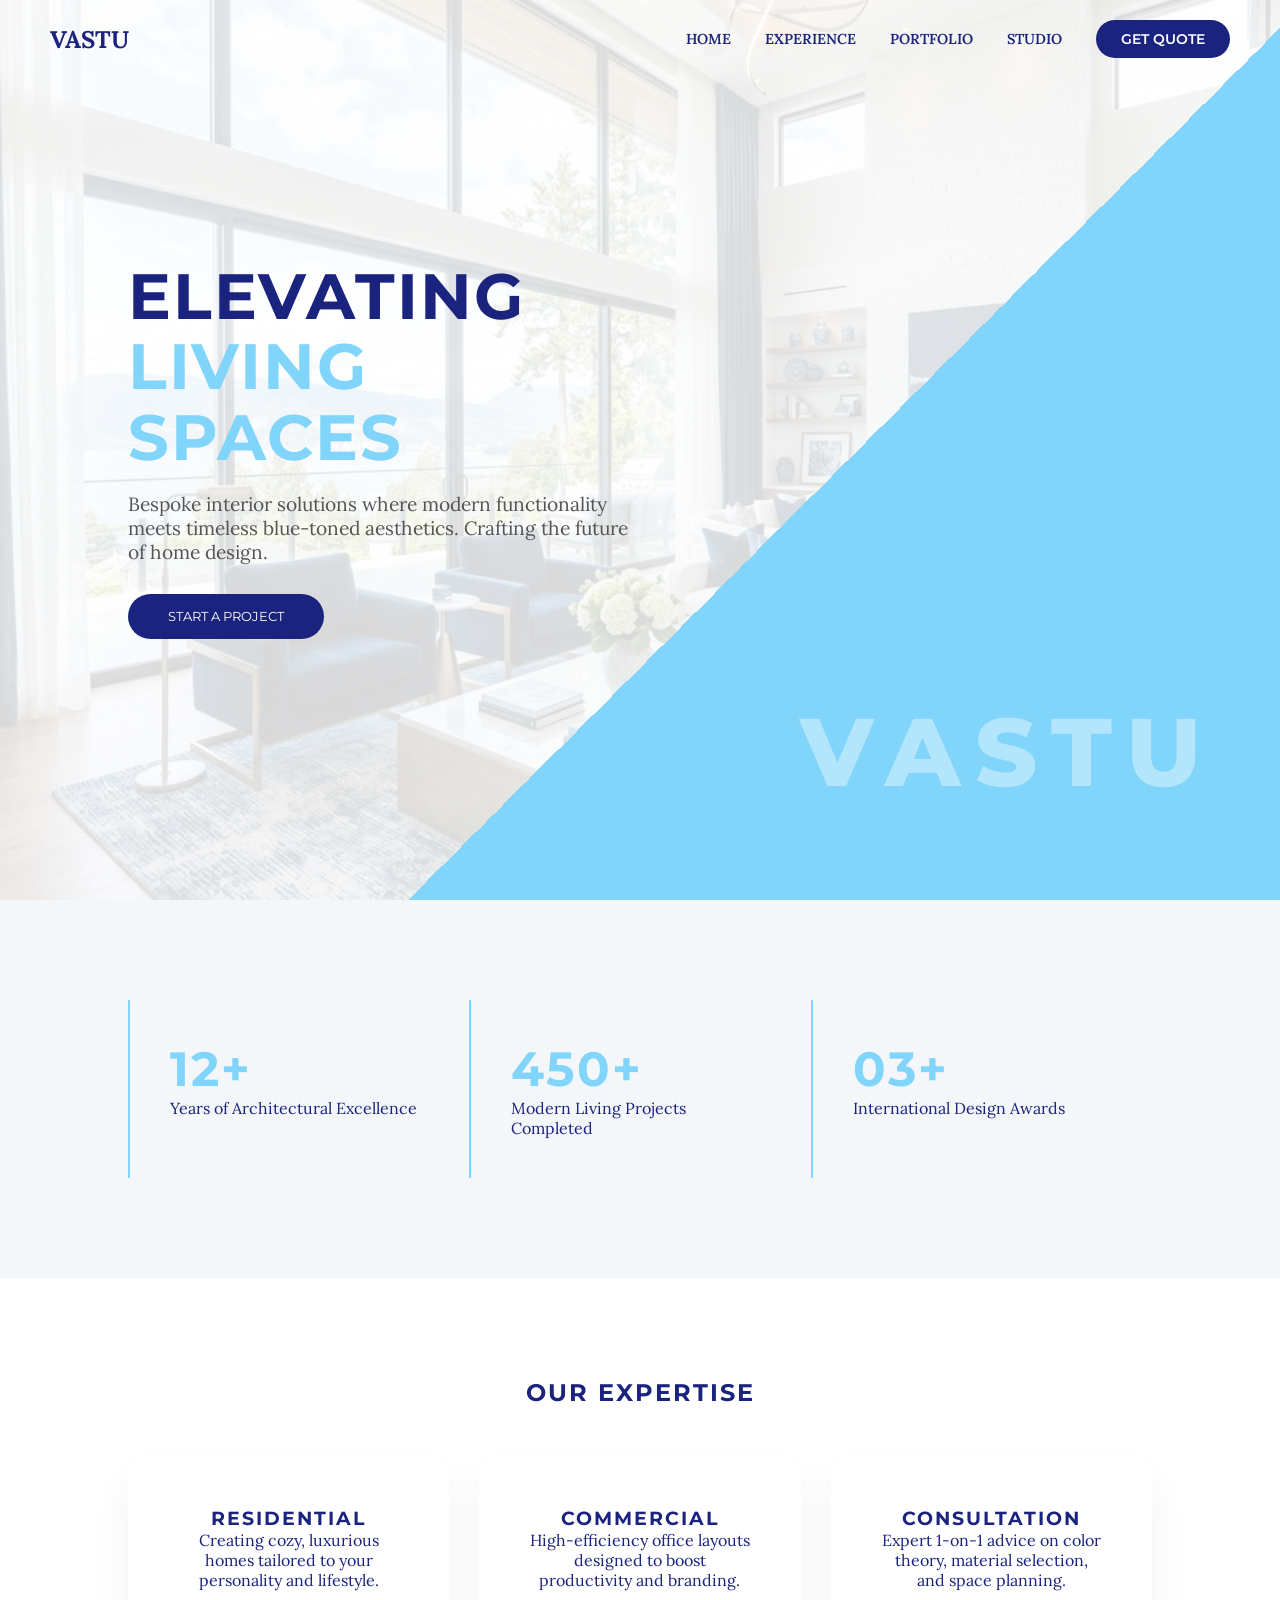
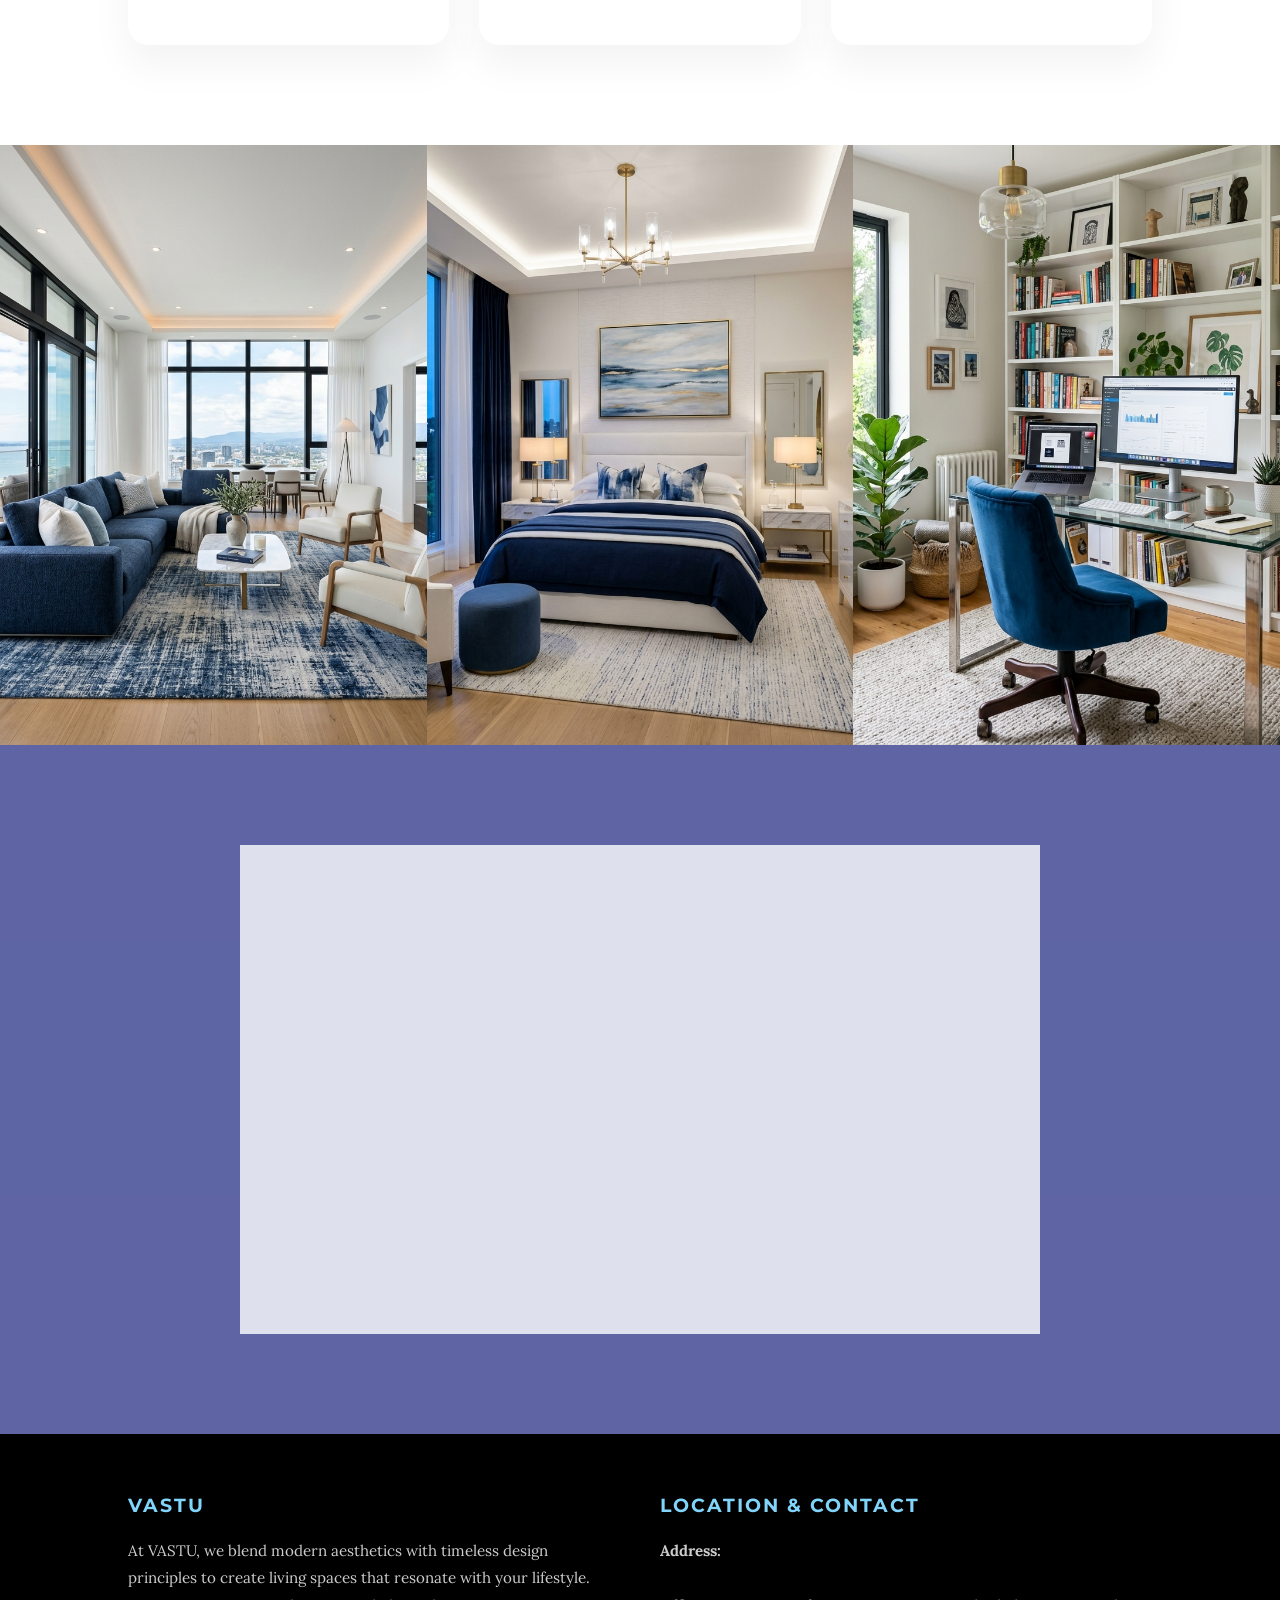
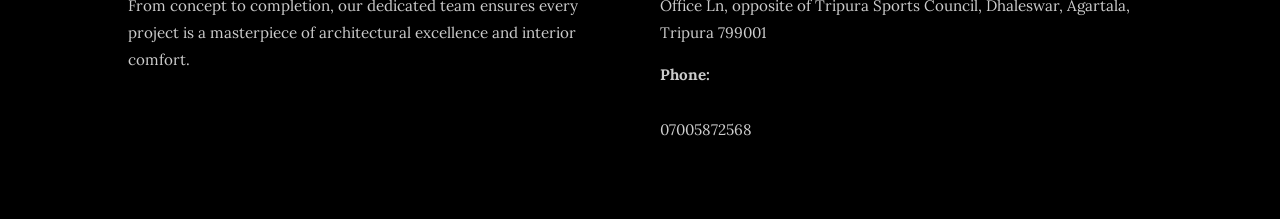
==== index.html @ 20346351 "Initial commit for VASTU website" ====
<!DOCTYPE html>
<html lang="en">
<head>
    <meta charset="UTF-8">
    <meta name="viewport" content="width=device-width, initial-scale=1.0">
    <title>VASTU | Premium Interior & Architecture</title>
    <!-- Fonts -->
    <link href="https://fonts.googleapis.com/css2?family=Montserrat:wght@700;800&family=Lora:ital,wght@0,400;1,400&display=swap" rel="stylesheet">
    <style>
        :root {
            --deep-blue: #1A237E;
            --sky-blue: #81D4FA;
            --white: #FFFFFF;
            --light-gray: #F4F7F9;
            --glass: rgba(255, 255, 255, 0.8);
        }

        * { margin: 0; padding: 0; box-sizing: border-box; }
        html { scroll-behavior: smooth; }
        body { font-family: 'Lora', serif; background-color: var(--white); color: var(--deep-blue); overflow-x: hidden; }
        h1, h2, h3 { font-family: 'Montserrat', sans-serif; text-transform: uppercase; letter-spacing: 2px; }

        /* --- Navigation --- */
        nav {
            position: fixed; width: 100%; padding: 20px 50px;
            display: flex; justify-content: space-between; align-items: center;
            z-index: 1000; transition: 0.3s;
        }
        nav.scrolled { background: var(--white); box-shadow: 0 10px 30px rgba(0,0,0,0.05); padding: 15px 50px; }
        .logo { font-size: 1.5rem; font-weight: 800; color: var(--deep-blue); }
        .nav-links a { text-decoration: none; color: var(--deep-blue); margin-left: 30px; font-weight: 600; font-size: 0.9rem; }
        .nav-links a.btn { color: var(--white); }
        .nav-links a.btn:hover { color: var(--deep-blue); }

        /* --- Hero Section (Unique Split Design) --- */
        .hero {
            height: 100vh; display: flex; align-items: center;
            background: linear-gradient(135deg, rgba(255, 255, 255, 0.85) 60%, var(--sky-blue) 60%), url('images/hero_bg.png') center/cover;
            position: relative; overflow: hidden;
        }
        .hero-content { padding: 0 10%; width: 60%; position: relative; z-index: 2; }
        .hero-right-text {
            position: absolute; right: 5%; bottom: 10%;
            font-size: 6rem; font-family: 'Montserrat', sans-serif; font-weight: 800;
            color: rgba(255, 255, 255, 0.4);
            letter-spacing: 15px; pointer-events: none; z-index: 1;
        }
        .hero h1 { font-size: 4rem; line-height: 1.1; margin-bottom: 20px; color: var(--deep-blue); }
        .hero p { font-size: 1.2rem; margin-bottom: 30px; color: #555; max-width: 500px; }
        .btn {
            padding: 15px 40px; background: var(--deep-blue); color: var(--white);
            text-decoration: none; border-radius: 50px; display: inline-block;
            transition: 0.3s; font-family: 'Montserrat'; font-size: 0.8rem;
        }
        .btn:hover { transform: translateY(-5px); background: var(--sky-blue); color: var(--deep-blue); }

        /* --- Stats Section (Asymmetric) --- */
        .stats { display: flex; padding: 100px 10%; background: var(--light-gray); position: relative; }
        .stat-card { flex: 1; padding: 40px; border-left: 2px solid var(--sky-blue); }
        .stat-card h2 { font-size: 3rem; color: var(--sky-blue); }

        /* --- Services (Floating Cards) --- */
        .services { padding: 100px 10%; text-align: center; }
        .service-grid { display: grid; grid-template-columns: repeat(auto-fit, minmax(300px, 1fr)); gap: 30px; margin-top: 50px; }
        .service-card {
            background: var(--white); padding: 50px; border-radius: 20px;
            box-shadow: 0 20px 40px rgba(0,0,0,0.05); transition: 0.4s;
            border-bottom: 5px solid transparent;
        }
        .service-card:hover { border-bottom: 5px solid var(--sky-blue); transform: scale(1.02); }
        .service-card i { font-size: 2rem; color: var(--sky-blue); margin-bottom: 20px; display: block; }

        /* --- Gallery Section --- */
        .gallery { display: grid; grid-template-columns: repeat(3, 1fr); height: 600px; background: #eee; overflow: hidden; }
        .gallery-item { background-size: cover; background-position: center; transition: all 0.5s ease; cursor: pointer; position: relative; z-index: 1; }
        .gallery:hover .gallery-item { filter: grayscale(100%) opacity(0.5); }
        .gallery-item:hover { filter: grayscale(0%) opacity(1) !important; transform: scale(1.05); z-index: 2; }

        /* --- Contact (Glassmorphism) --- */
        .contact {
            padding: 100px 10%; background: url('images/contact_bg.png') center/cover;
            background-attachment: fixed; position: relative;
        }
        .contact::before { content: ''; position: absolute; top: 0; left: 0; width: 100%; height: 100%; background: rgba(26, 35, 126, 0.7); }
        .contact-inner {
            position: relative; z-index: 1; background: var(--glass); 
            backdrop-filter: blur(10px); padding: 60px; max-width: 800px; margin: auto; border-radius: 30px;
        }
        .contact input, .contact textarea {
            width: 100%; padding: 15px; margin-bottom: 20px; border: 1px solid #ccc;
            border-radius: 10px; background: transparent;
        }

        /* --- Mobile Menu --- */
        .menu-toggle { display: none; flex-direction: column; cursor: pointer; z-index: 1001; }
        .menu-toggle .bar { width: 25px; height: 3px; background-color: var(--deep-blue); margin: 4px 0; transition: 0.4s; }
        .menu-toggle.active .bar:nth-child(1) { transform: translate(0, 11px) rotate(-45deg); }
        .menu-toggle.active .bar:nth-child(2) { opacity: 0; }
        .menu-toggle.active .bar:nth-child(3) { transform: translate(0, -11px) rotate(45deg); }

        /* --- Footer --- */
        .footer {
            background-color: #000; color: #fff; padding: 60px 10%;
            display: grid; grid-template-columns: repeat(auto-fit, minmax(250px, 1fr)); gap: 40px;
        }
        .footer h3 { color: var(--sky-blue); margin-bottom: 20px; }
        .footer p { line-height: 1.8; opacity: 0.8; font-size: 0.95rem; }
        .footer .contact-info p { display: flex; flex-direction: column; margin-bottom: 15px; }

        /* Responsive */
        @media (max-width: 768px) {
            .menu-toggle { display: flex; }
            .nav-links {
                position: fixed; top: 0; right: -100%; width: 100%; height: 100vh;
                background: var(--white); display: flex; flex-direction: column;
                justify-content: center; align-items: center; transition: 0.5s ease-in-out;
            }
            .nav-links.active { right: 0; }
            .nav-links a { margin: 20px 0; font-size: 1.5rem; }
            .hero { flex-direction: column; text-align: center; background: linear-gradient(rgba(255, 255, 255, 0.85), rgba(255, 255, 255, 0.85)), url('images/hero_bg.png') center/cover; }
            .hero-right-text { display: none; }
            .hero-content { width: 100%; padding-top: 150px; }
            .hero h1 { font-size: 2.5rem; }
            .stats { flex-direction: column; padding: 50px 10%; }
            .stat-card { border-left: none; border-bottom: 2px solid var(--sky-blue); padding: 30px 0; }
            .gallery { grid-template-columns: 1fr; height: auto; }
            .gallery-item { min-height: 300px; }
            .contact { padding: 80px 5%; }
            .contact-inner { padding: 40px 20px; }
        }
    </style>
</head>
<body>

    <nav id="navbar">
        <div class="logo"><a href="index.html" style="text-decoration: none; color: inherit;">VASTU</a></div>
        <div class="menu-toggle" id="mobile-menu">
            <span class="bar"></span>
            <span class="bar"></span>
            <span class="bar"></span>
        </div>
        <div class="nav-links" id="nav-links">
            <a href="#home">HOME</a>
            <a href="#experience">EXPERIENCE</a>
            <a href="portfolio.html">PORTFOLIO</a>
            <a href="studio.html">STUDIO</a>
            <a href="#contact" class="btn" style="padding: 10px 25px;">GET QUOTE</a>
        </div>
    </nav>

    <section class="hero" id="home">
        <div class="hero-content">
            <h1>ELEVATING <br><span style="color: var(--sky-blue);">LIVING SPACES</span></h1>
            <p>Bespoke interior solutions where modern functionality meets timeless blue-toned aesthetics. Crafting the future of home design.</p>
            <a href="#contact" class="btn">START A PROJECT</a>
        </div>
        <div class="hero-right-text">VASTU</div>
    </section>

    <section class="stats" id="experience">
        <div class="stat-card">
            <h2>12+</h2>
            <p>Years of Architectural Excellence</p>
        </div>
        <div class="stat-card">
            <h2>450+</h2>
            <p>Modern Living Projects Completed</p>
        </div>
        <div class="stat-card">
            <h2>03+</h2>
            <p>International Design Awards</p>
        </div>
    </section>

    <section class="services" id="studio">
        <h2>OUR EXPERTISE</h2>
        <div class="service-grid">
            <div class="service-card">
                <h3>Residential</h3>
                <p>Creating cozy, luxurious homes tailored to your personality and lifestyle.</p>
            </div>
            <div class="service-card">
                <h3>Commercial</h3>
                <p>High-efficiency office layouts designed to boost productivity and branding.</p>
            </div>
            <div class="service-card">
                <h3>Consultation</h3>
                <p>Expert 1-on-1 advice on color theory, material selection, and space planning.</p>
            </div>
        </div>
    </section>

    <section class="gallery" id="portfolio">
        <div class="gallery-item" style="background-image: url('images/gallery1.png')"></div>
        <div class="gallery-item" style="background-image: url('images/gallery2.png')"></div>
        <div class="gallery-item" style="background-image: url('images/gallery3.png')"></div>
    </section>

    <section class="contact" id="contact">
        <div class="contact-inner">
            <h2 style="margin-bottom: 30px; text-align: center;">Let's Talk Design</h2>
            <form id="contact-form">
                <input type="text" id="name" placeholder="Your Name" required>
                <input type="email" id="email" placeholder="Email Address" required>
                <textarea id="message" rows="5" placeholder="Tell us about your space..." required></textarea>
                <button type="submit" class="btn" style="border: none; width: 100%; cursor: pointer;">SEND ENQUIRY</button>
            </form>
        </div>
    </section>

    <footer class="footer">
        <div class="footer-about">
            <h3>VASTU</h3>
            <p>At VASTU, we blend modern aesthetics with timeless design principles to create living spaces that resonate with your lifestyle. From concept to completion, our dedicated team ensures every project is a masterpiece of architectural excellence and interior comfort.</p>
        </div>
        <div class="footer-contact">
            <h3>LOCATION & CONTACT</h3>
            <div class="contact-info">
                <p><strong>Address:</strong><br>Office Ln, opposite of Tripura Sports Council, Dhaleswar, Agartala, Tripura 799001</p>
                <p><strong>Phone:</strong><br>07005872568</p>
            </div>
        </div>
    </footer>

    <script>
        // Scroll Effect for Navbar
        window.onscroll = function() {
            let nav = document.getElementById('navbar');
            if (window.pageYOffset > 50) {
                nav.classList.add('scrolled');
            } else {
                nav.classList.remove('scrolled');
            }
        };

        // Mobile Menu Toggle
        const mobileMenu = document.getElementById('mobile-menu');
        const navLinks = document.getElementById('nav-links');
        const navItems = document.querySelectorAll('.nav-links a');

        mobileMenu.addEventListener('click', () => {
            mobileMenu.classList.toggle('active');
            navLinks.classList.toggle('active');
        });

        navItems.forEach(item => {
            item.addEventListener('click', () => {
                mobileMenu.classList.remove('active');
                navLinks.classList.remove('active');
            });
        });

        // Form Submission Mock
        document.getElementById('contact-form').addEventListener('submit', function(e) {
            e.preventDefault();
            const btn = this.querySelector('button');
            const originalText = btn.innerText;
            btn.innerText = 'SENDING...';
            setTimeout(() => {
                alert('Thank you for your enquiry! We will get back to you soon.');
                this.reset();
                btn.innerText = originalText;
            }, 1000);
        });
    </script>
</body>
</html>
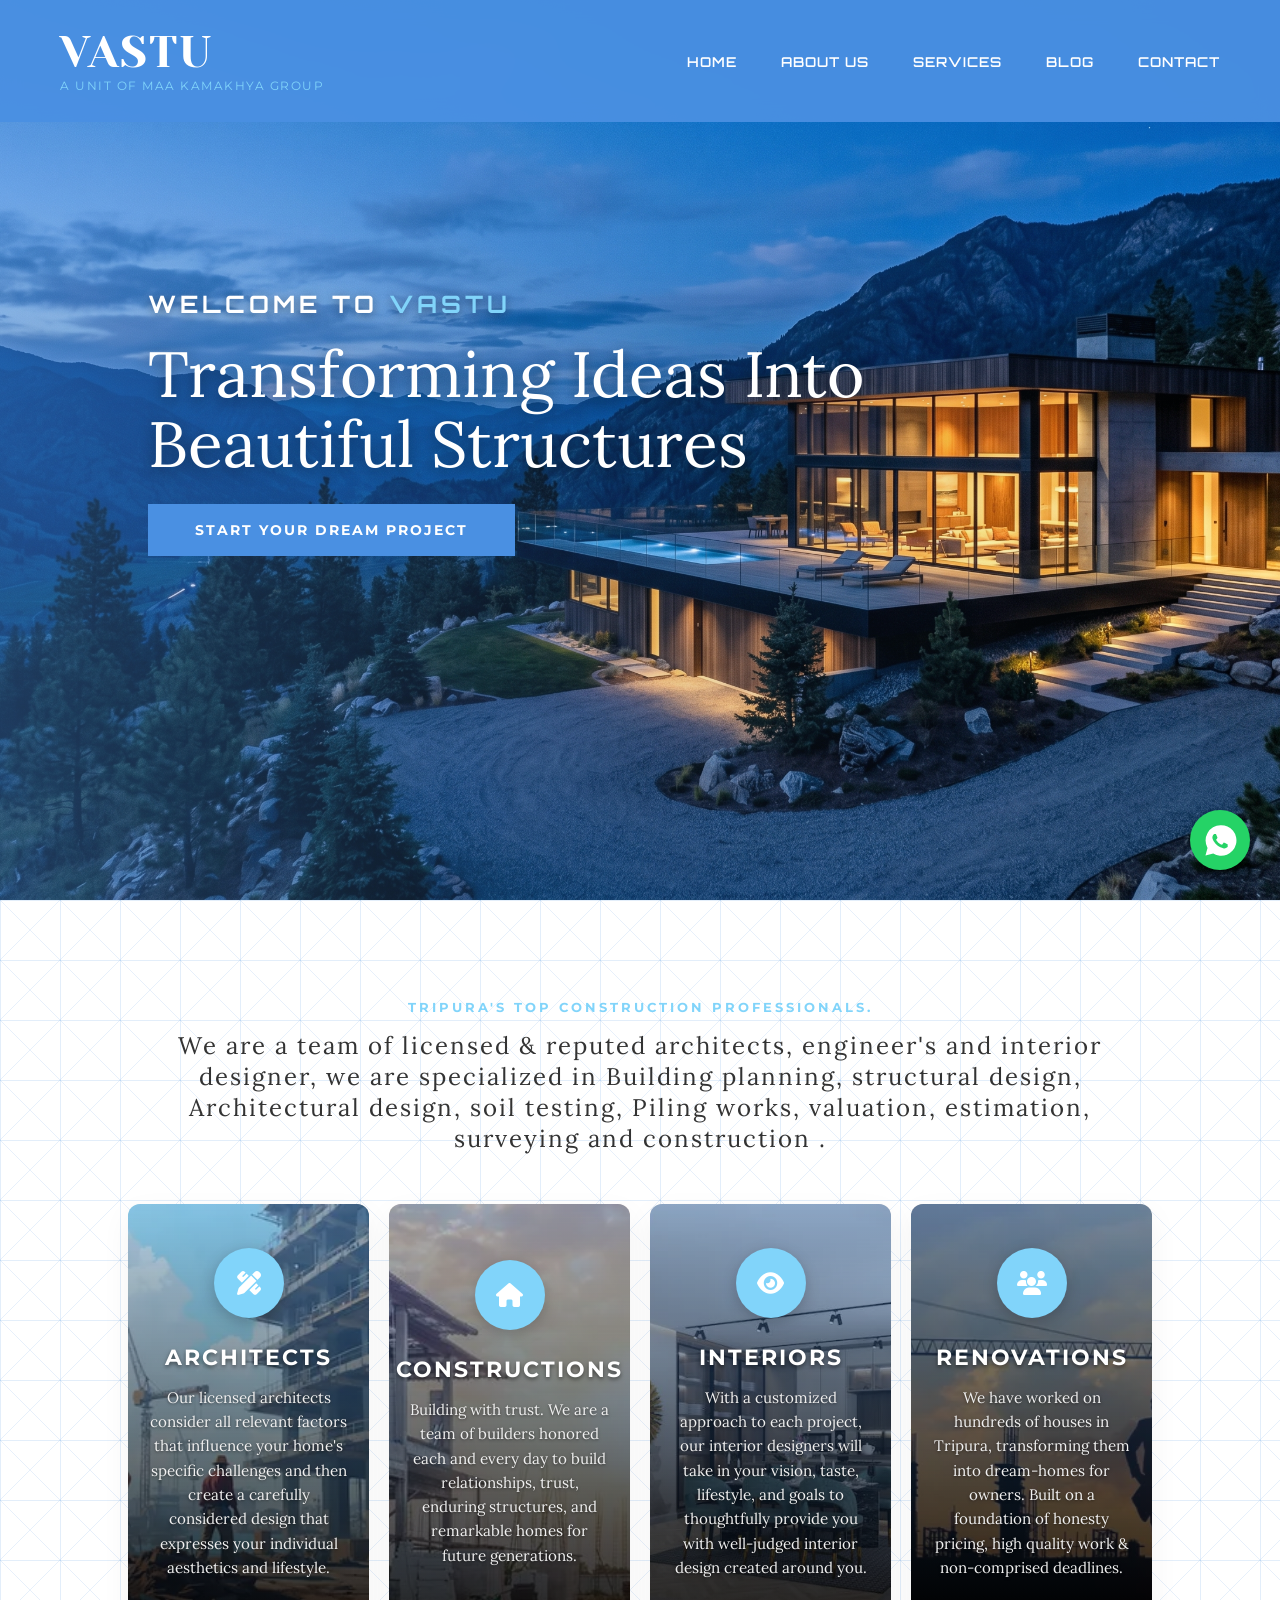
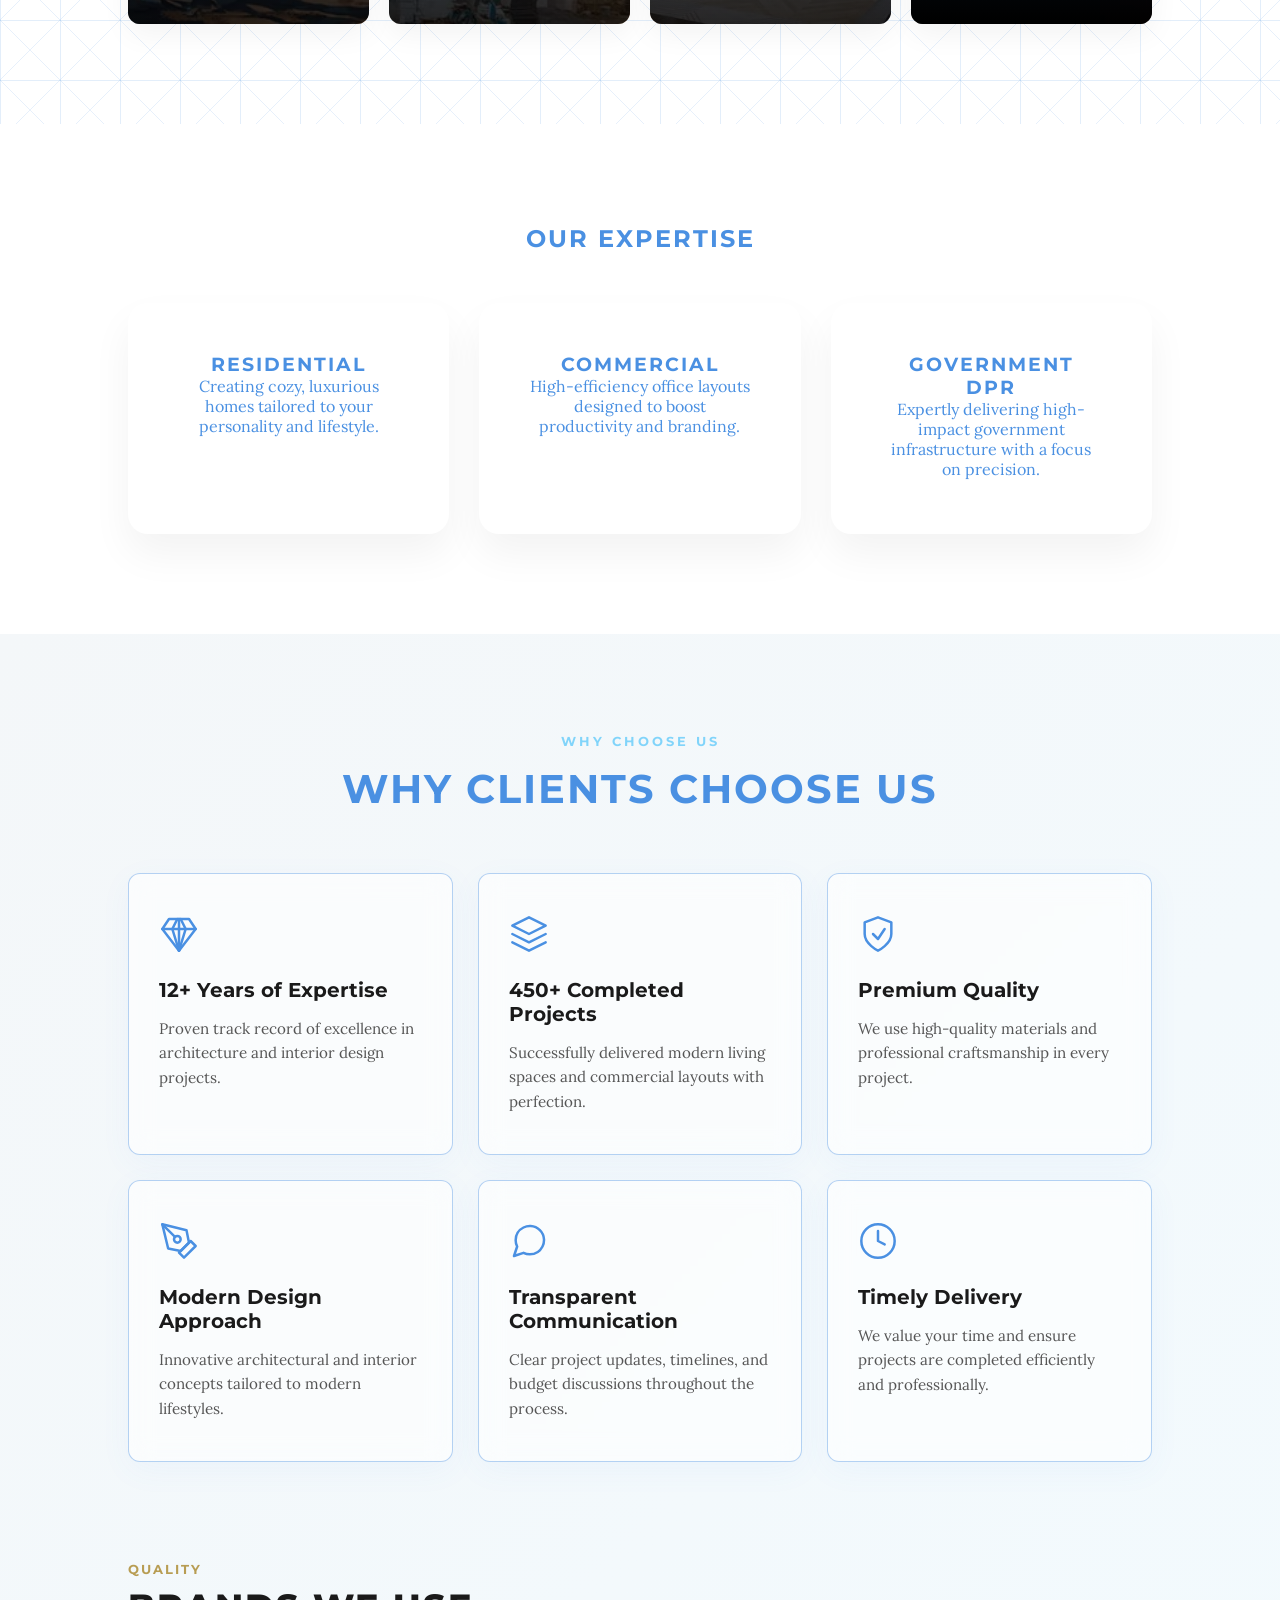
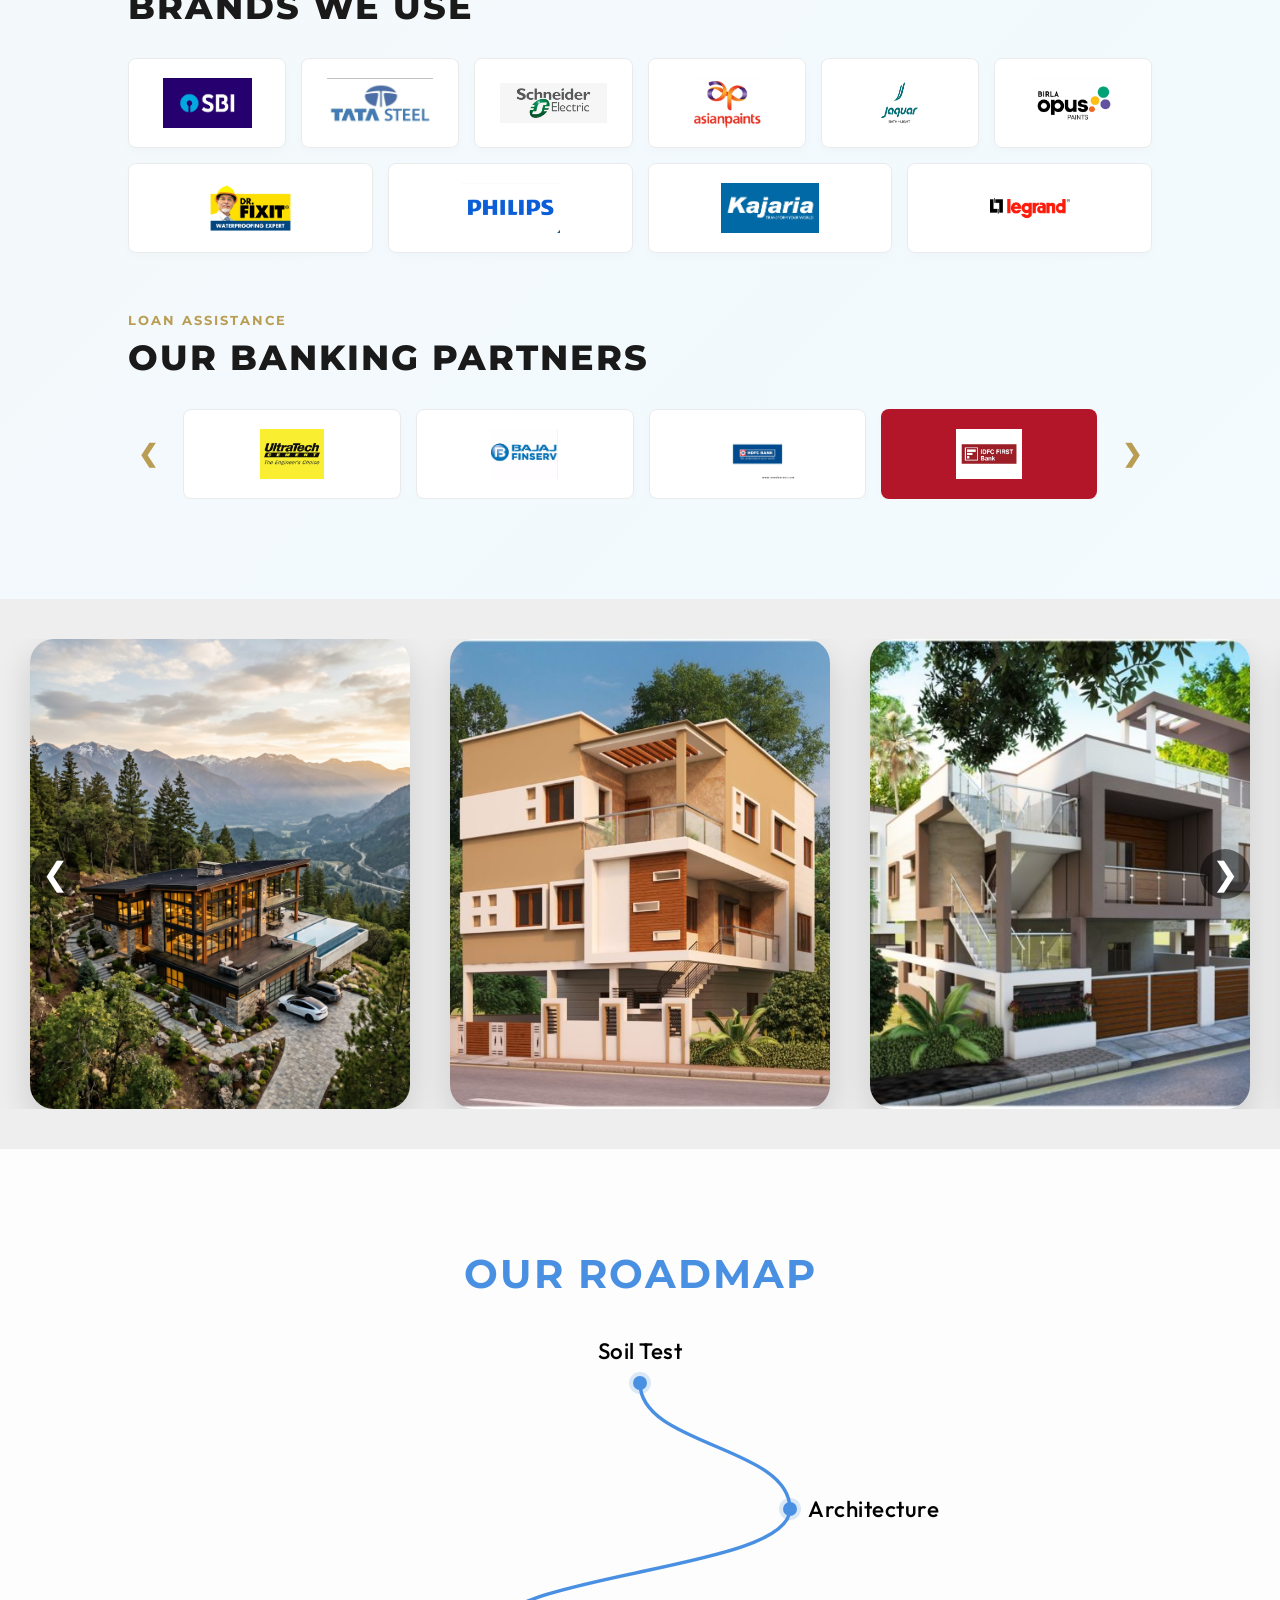
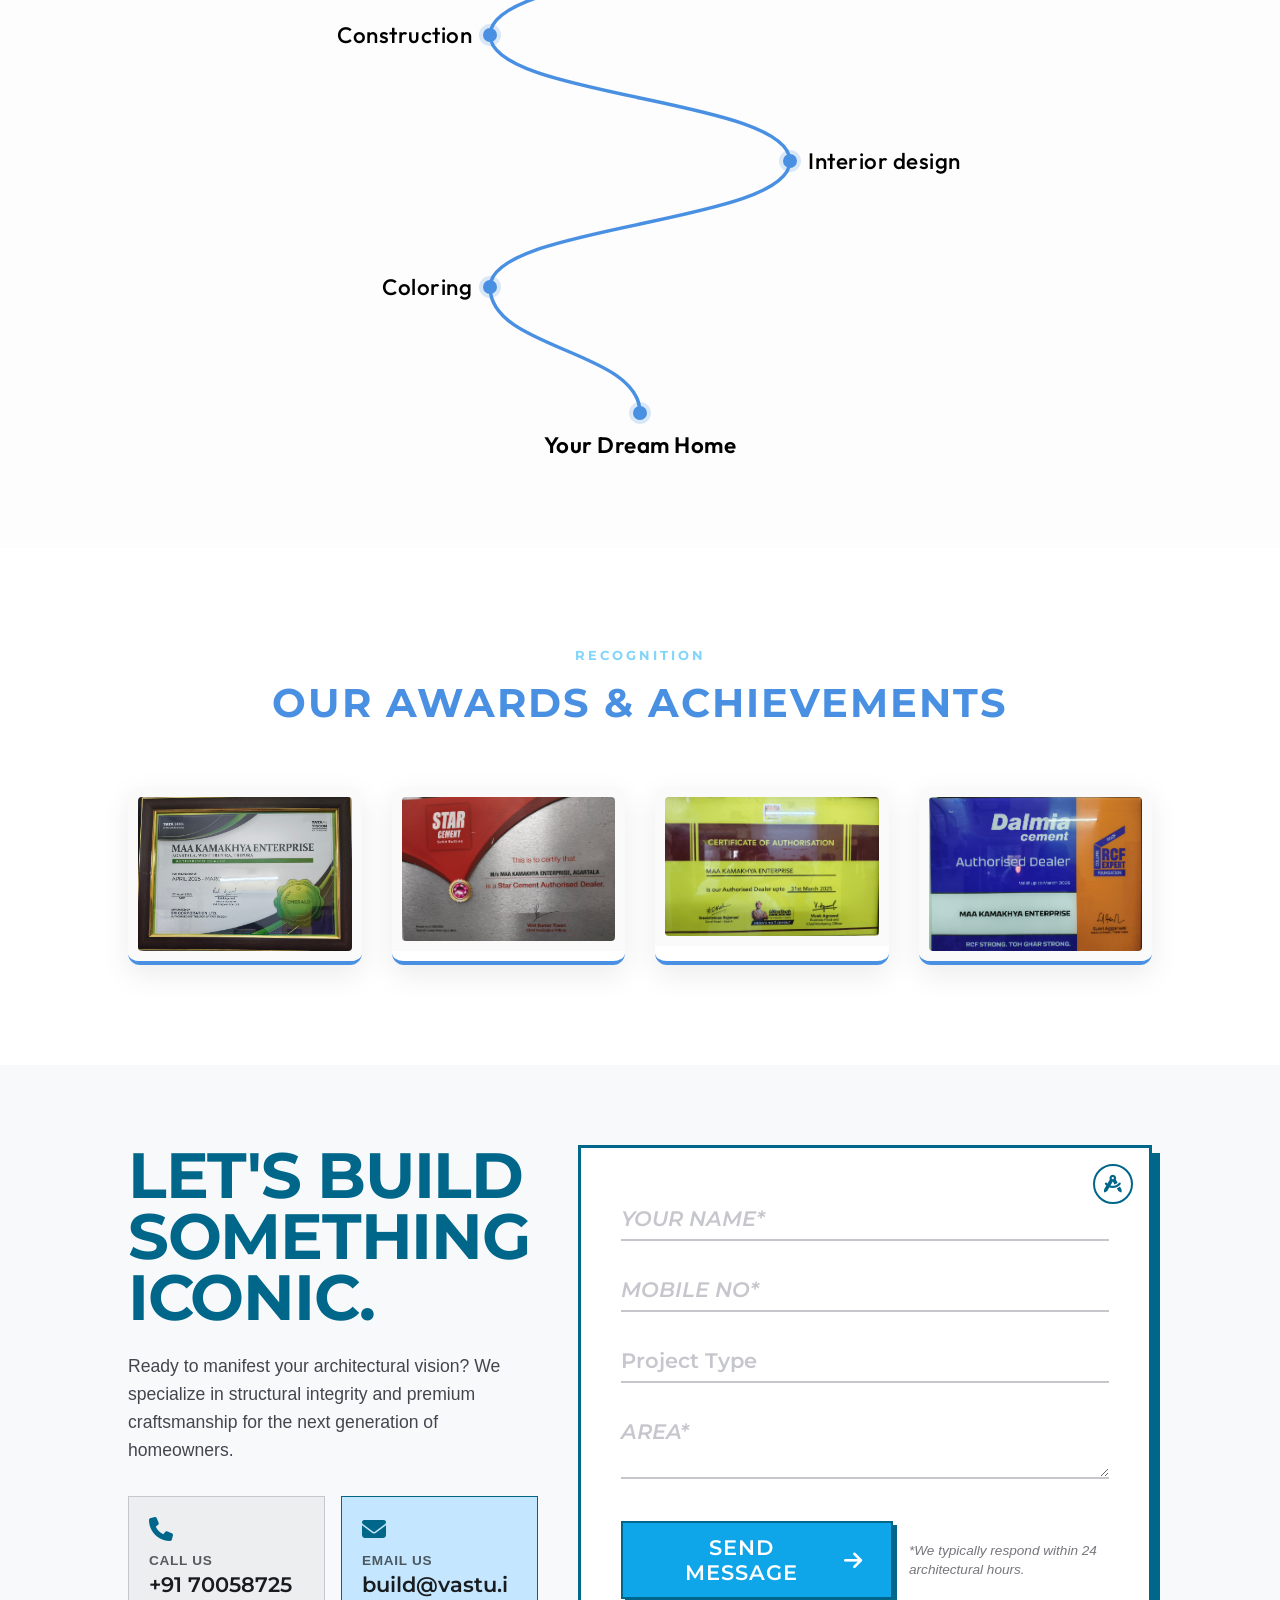
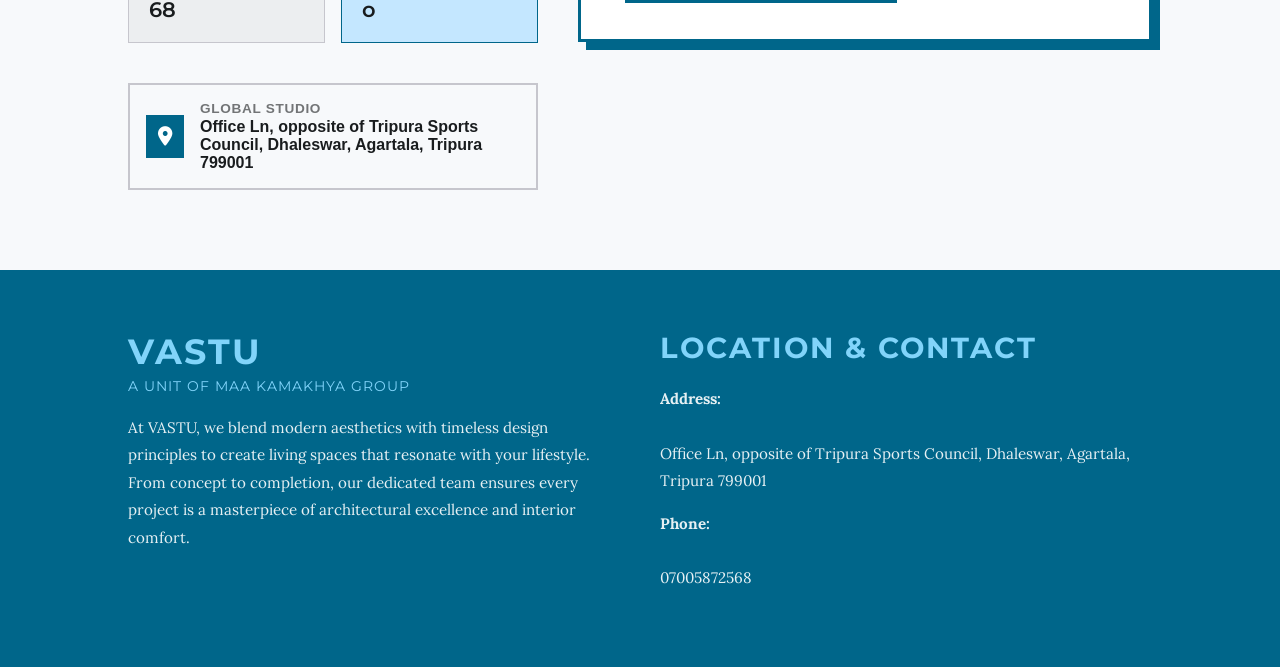
==== commit ecd5e3c3: "Redesign and customize VASTU pages (About, Services, Contact, Blog) with new layouts and blue theme" ====
--- a/index.html
+++ b/index.html
@@ -3,12 +3,16 @@
 <head>
     <meta charset="UTF-8">
     <meta name="viewport" content="width=device-width, initial-scale=1.0">
-    <title>VASTU | Premium Interior & Architecture</title>
+    <title>vastu | Premium Interior Designing & Construction in agartala .</title>
+    <meta name="description" content="Professional home construction and modern interior design services by Basu. We build and design dream homes with quality and style. Contact us today!">
     <!-- Fonts -->
-    <link href="https://fonts.googleapis.com/css2?family=Montserrat:wght@700;800&family=Lora:ital,wght@0,400;1,400&display=swap" rel="stylesheet">
+    <link href="https://fonts.googleapis.com/css2?family=Montserrat:wght@700;800&family=Lora:ital,wght@0,400;1,400&family=Outfit:wght@300;400;500;600&family=Yeseva+One&family=Orbitron:wght@400;700;900&display=swap" rel="stylesheet">
+    <link rel="stylesheet" href="https://cdnjs.cloudflare.com/ajax/libs/font-awesome/6.4.0/css/all.min.css">
+    <!-- AOS Animation CSS -->
+    <link href="https://unpkg.com/aos@2.3.1/dist/aos.css" rel="stylesheet">
     <style>
         :root {
-            --deep-blue: #1A237E;
+            --deep-blue: #4A90E2;
             --sky-blue: #81D4FA;
             --white: #FFFFFF;
             --light-gray: #F4F7F9;
@@ -22,42 +26,102 @@
 
         /* --- Navigation --- */
         nav {
-            position: fixed; width: 100%; padding: 20px 50px;
+            position: fixed; width: 100%; padding: 30px 60px;
             display: flex; justify-content: space-between; align-items: center;
             z-index: 1000; transition: 0.3s;
-        }
-        nav.scrolled { background: var(--white); box-shadow: 0 10px 30px rgba(0,0,0,0.05); padding: 15px 50px; }
-        .logo { font-size: 1.5rem; font-weight: 800; color: var(--deep-blue); }
-        .nav-links a { text-decoration: none; color: var(--deep-blue); margin-left: 30px; font-weight: 600; font-size: 0.9rem; }
-        .nav-links a.btn { color: var(--white); }
-        .nav-links a.btn:hover { color: var(--deep-blue); }
-
-        /* --- Hero Section (Unique Split Design) --- */
+            background: rgba(74, 144, 226, 0.95);
+            backdrop-filter: blur(10px);
+        }
+        nav.scrolled { padding: 20px 60px; box-shadow: 0 10px 30px rgba(0,0,0,0.3); background: var(--deep-blue); }
+        .logo { font-family: 'Yeseva One', serif; font-size: 2.8rem; font-weight: 400; color: var(--white); letter-spacing: 2px; line-height: 1; display: flex; flex-direction: column; }
+        .nav-links a { font-family: 'Orbitron', sans-serif; text-decoration: none; color: var(--white); margin-left: 40px; font-weight: 600; font-size: 0.85rem; letter-spacing: 1px; }
+        .nav-links a:hover { color: var(--sky-blue); }
+
+        /* --- Dropdown Menu --- */
+        .dropdown { position: relative; display: inline-block; }
+        .dropdown-menu {
+            position: absolute; top: 150%; left: 50%; transform: translateX(-50%);
+            background: var(--white); min-width: 220px; border-radius: 12px;
+            box-shadow: 0 15px 35px rgba(0,0,0,0.1); padding: 15px 0;
+            opacity: 0; visibility: hidden; transition: all 0.3s ease; z-index: 1000;
+        }
+        .dropdown:hover .dropdown-menu { top: 120%; opacity: 1; visibility: visible; }
+        .dropdown-menu a {
+            display: block !important; margin: 0 !important; padding: 12px 30px !important;
+            font-family: 'Montserrat', sans-serif; /* Keep dropdown readable */
+            color: #333 !important; font-weight: 500 !important; font-size: 0.95rem !important; text-transform: capitalize; letter-spacing: 0 !important; transition: 0.3s;
+        }
+        .dropdown-menu a:hover { color: var(--deep-blue) !important; background: var(--light-gray); padding-left: 35px !important; }
+
+        /* --- Hero Section --- */
         .hero {
-            height: 100vh; display: flex; align-items: center;
-            background: linear-gradient(135deg, rgba(255, 255, 255, 0.85) 60%, var(--sky-blue) 60%), url('images/hero_bg.png') center/cover;
-            position: relative; overflow: hidden;
-        }
-        .hero-content { padding: 0 10%; width: 60%; position: relative; z-index: 2; }
-        .hero-right-text {
-            position: absolute; right: 5%; bottom: 10%;
-            font-size: 6rem; font-family: 'Montserrat', sans-serif; font-weight: 800;
-            color: rgba(255, 255, 255, 0.4);
-            letter-spacing: 15px; pointer-events: none; z-index: 1;
-        }
-        .hero h1 { font-size: 4rem; line-height: 1.1; margin-bottom: 20px; color: var(--deep-blue); }
-        .hero p { font-size: 1.2rem; margin-bottom: 30px; color: #555; max-width: 500px; }
+            height: 100vh; display: flex; align-items: center; justify-content: flex-start; text-align: left;
+            position: relative; overflow: hidden; padding-top: 80px; padding-left: 10%; cursor: pointer;
+        }
+        .hero::before {
+            content: ''; position: absolute; top: 0; left: 0; width: 100%; height: 100%;
+            background: url('images/front page image.jpeg') center/cover no-repeat;
+            z-index: 0; transition: transform 20s cubic-bezier(0.25, 0.46, 0.45, 0.94);
+        }
+        .hero.zoomed::before {
+            transform: scale(1.15);
+        }
+        .hero-overlay {
+            position: absolute; top: 0; left: 0; width: 100%; height: 100%;
+            background: linear-gradient(to right, rgba(74, 144, 226, 0.4) 0%, rgba(74, 144, 226, 0.1) 50%, rgba(74, 144, 226, 0) 100%);
+            z-index: 1; pointer-events: none;
+        }
+        .hero-content { position: relative; z-index: 2; max-width: 800px; padding: 0 20px; transition: opacity 0.3s ease; margin-top: -15vh; }
+        .hero-subtitle {
+            font-family: 'Orbitron', sans-serif; font-size: 1.5rem; letter-spacing: 4px;
+            color: var(--white); margin-bottom: 20px; font-weight: 700; text-transform: uppercase;
+            text-shadow: 0 2px 10px rgba(0, 0, 0, 0.4);
+        }
+        .hero h1 { 
+            font-family: 'Lora', serif; font-size: 4rem; line-height: 1.1; margin-bottom: 25px; 
+            color: var(--white); text-transform: none; letter-spacing: normal; font-weight: 400;
+            text-shadow: 0 4px 15px rgba(0, 0, 0, 0.4);
+        }
+        .hero-quote {
+            font-size: 1.1rem; margin-bottom: 35px; color: var(--light-gray); line-height: 1.6;
+            font-family: 'Montserrat', sans-serif; font-weight: 300; letter-spacing: 1px; text-transform: none;
+            text-shadow: 0 2px 10px rgba(0, 0, 0, 0.4); max-width: 800px; margin-left: auto; margin-right: auto;
+        }
         .btn {
-            padding: 15px 40px; background: var(--deep-blue); color: var(--white);
-            text-decoration: none; border-radius: 50px; display: inline-block;
-            transition: 0.3s; font-family: 'Montserrat'; font-size: 0.8rem;
-        }
-        .btn:hover { transform: translateY(-5px); background: var(--sky-blue); color: var(--deep-blue); }
-
-        /* --- Stats Section (Asymmetric) --- */
-        .stats { display: flex; padding: 100px 10%; background: var(--light-gray); position: relative; }
-        .stat-card { flex: 1; padding: 40px; border-left: 2px solid var(--sky-blue); }
-        .stat-card h2 { font-size: 3rem; color: var(--sky-blue); }
+            padding: 16px 45px; background: var(--deep-blue); color: var(--white);
+            text-decoration: none; border-radius: 0; display: inline-block;
+            transition: 0.3s; font-family: 'Montserrat', sans-serif; font-size: 0.85rem; font-weight: 700; letter-spacing: 2px;
+            border: 2px solid var(--deep-blue);
+        }
+        .btn:hover { background: transparent; color: var(--white); border-color: var(--white); }
+
+        /* --- Four Cards Section --- */
+        .four-cards-section { padding: 100px 10%; background-color: var(--white); position: relative; overflow: hidden; }
+        .bg-crossover-lines {
+            position: absolute; top: 0; left: 0; width: 100%; height: 100%;
+            pointer-events: none; z-index: 0;
+        }
+        .bg-crossover-lines svg {
+            position: absolute; top: 0; left: 0; width: 100%; height: 100%;
+            display: block;
+        }
+        .cards-grid { display: grid; grid-template-columns: repeat(4, 1fr); gap: 20px; }
+        .flip-card { background-color: transparent; height: 420px; perspective: 1000px; cursor: pointer; }
+        .flip-card-inner { position: relative; width: 100%; height: 100%; text-align: center; transition: transform 0.6s; transform-style: preserve-3d; }
+        .flip-card-inner.rotate-right { transform: rotateY(180deg); }
+        .flip-card-inner.rotate-left { transform: rotateY(-180deg); }
+        .flip-card-front, .flip-card-back { position: absolute; width: 100%; height: 100%; -webkit-backface-visibility: hidden; backface-visibility: hidden; border-radius: 12px; padding: 40px 20px; display: flex; flex-direction: column; align-items: center; justify-content: center; box-shadow: 0 10px 30px rgba(0,0,0,0.05); overflow: hidden; }
+        .flip-card-front { background-color: var(--white); color: var(--white); background-size: cover; background-position: center; }
+        .flip-card-front::before { content: ''; position: absolute; top: 0; left: 0; width: 100%; height: 100%; background: linear-gradient(to bottom, rgba(74, 144, 226, 0.4), rgba(0, 0, 0, 0.8)); z-index: 1; }
+        .flip-card-front > * { position: relative; z-index: 2; }
+        .flip-card-back { background-color: var(--deep-blue); color: var(--white); transform: rotateY(180deg); }
+        .icon-circle { width: 70px; height: 70px; border-radius: 50%; background-color: var(--sky-blue); color: var(--white); display: flex; align-items: center; justify-content: center; font-size: 24px; margin-bottom: 25px; box-shadow: 0 4px 15px rgba(0,0,0,0.2); }
+        .flip-card-front h3 { margin-bottom: 15px; font-size: 1.4rem; color: var(--white); text-shadow: 0 2px 4px rgba(0,0,0,0.5); }
+        .flip-card-front p { font-size: 0.95rem; line-height: 1.6; color: #f0f0f0; font-family: 'Lora', serif; text-shadow: 0 1px 3px rgba(0,0,0,0.5); }
+        .flip-card-back h3 { margin-bottom: 20px; font-size: 1.3rem; color: var(--white); border-bottom: 2px solid var(--white); padding-bottom: 10px; display: inline-block; }
+        .flip-card-back p { font-size: 0.95rem; line-height: 1.6; color: var(--light-gray); font-family: 'Lora', serif; }
+        .btn-quote { background: var(--white); color: var(--deep-blue); padding: 12px 25px; text-decoration: none; border-radius: 5px; font-weight: bold; margin-top: 25px; font-family: 'Montserrat', sans-serif; font-size: 0.9rem; transition: 0.3s; display: inline-block; }
+        .btn-quote:hover { background: var(--sky-blue); color: var(--white); }
 
         /* --- Services (Floating Cards) --- */
         .services { padding: 100px 10%; text-align: center; }
@@ -70,70 +134,394 @@
         .service-card:hover { border-bottom: 5px solid var(--sky-blue); transform: scale(1.02); }
         .service-card i { font-size: 2rem; color: var(--sky-blue); margin-bottom: 20px; display: block; }
 
-        /* --- Gallery Section --- */
-        .gallery { display: grid; grid-template-columns: repeat(3, 1fr); height: 600px; background: #eee; overflow: hidden; }
-        .gallery-item { background-size: cover; background-position: center; transition: all 0.5s ease; cursor: pointer; position: relative; z-index: 1; }
-        .gallery:hover .gallery-item { filter: grayscale(100%) opacity(0.5); }
-        .gallery-item:hover { filter: grayscale(0%) opacity(1) !important; transform: scale(1.05); z-index: 2; }
-
-        /* --- Contact (Glassmorphism) --- */
+        /* --- Services Details (Tabs & Rows) --- */
+        .service-tabs { display: flex; justify-content: center; gap: 20px; margin-top: 60px; }
+        .tab-btn { background: transparent; color: var(--deep-blue); }
+        .tab-btn.active { background: var(--deep-blue); color: var(--white); }
+        .tab-content { display: none; text-align: left; padding: 0 5%; margin-top: 50px; }
+        .tab-content.active { display: block; animation: fadeIn 0.5s; }
+        @keyframes fadeIn { from { opacity: 0; transform: translateY(20px); } to { opacity: 1; transform: translateY(0); } }
+        
+        .alt-row { display: flex; align-items: center; gap: 50px; margin-bottom: 60px; }
+        .alt-row.reverse { flex-direction: row-reverse; }
+        .alt-row img { width: 50%; border-radius: 20px; box-shadow: 0 15px 30px rgba(0,0,0,0.1); object-fit: cover; height: 400px; }
+        .alt-row .alt-text { width: 50%; padding: 20px; }
+        .alt-row h3 { color: var(--sky-blue); margin-bottom: 20px; font-size: 2rem; }
+        .alt-row p { font-size: 1.1rem; line-height: 1.8; color: #555; margin-bottom: 15px; }
+
+        /* --- Gallery Carousel Section --- */
+        .gallery-wrapper { position: relative; display: flex; align-items: center; background: #eee; overflow: hidden; height: 550px; padding: 40px 0; }
+        .gallery-arrow { position: absolute; z-index: 10; top: 50%; transform: translateY(-50%); font-size: 2rem; color: var(--white); background: rgba(0,0,0,0.5); width: 50px; height: 50px; display: flex; align-items: center; justify-content: center; border-radius: 50%; cursor: pointer; transition: 0.3s; user-select: none; }
+        .gallery-arrow:hover { background: var(--deep-blue); }
+        .gallery-arrow.left { left: 30px; }
+        .gallery-arrow.right { right: 30px; }
+        .gallery { display: flex; height: 100%; width: 100%; overflow-x: auto; scroll-behavior: smooth; scrollbar-width: none; -ms-overflow-style: none; scroll-snap-type: x mandatory; padding: 0 10px; }
+        .gallery::-webkit-scrollbar { display: none; }
+        .gallery-item { flex: 0 0 calc(33.333% - 40px); min-width: calc(33.333% - 40px); height: 100%; margin: 0 20px; background-size: cover; background-position: center; transition: all 0.5s ease; cursor: pointer; position: relative; z-index: 1; scroll-snap-align: center; border-radius: 24px; box-shadow: 0 15px 35px rgba(0,0,0,0.15); overflow: hidden; }
+        .gallery-item:hover { transform: scale(1.03); z-index: 2; box-shadow: 0 20px 45px rgba(0,0,0,0.25); }
+        .gallery-overlay { position: absolute; bottom: 0; left: 0; right: 0; top: 0; background: linear-gradient(to top, rgba(74, 144, 226, 0.95) 0%, rgba(74, 144, 226, 0.6) 40%, transparent 100%); display: flex; flex-direction: column; justify-content: flex-end; align-items: center; padding: 40px 20px; text-align: center; opacity: 0; transform: translateY(100%); transition: all 0.4s ease-in-out; }
+        .gallery-item:hover .gallery-overlay { opacity: 1; transform: translateY(0); }
+        .gallery-sub { font-family: 'Montserrat', sans-serif; font-size: 0.85rem; color: var(--white); font-weight: 700; margin-bottom: 5px; text-transform: uppercase; letter-spacing: 1px; }
+        .gallery-title { font-family: 'Lora', serif; font-size: 1.8rem; color: var(--white); margin-bottom: 20px; text-transform: none; }
+        .gallery-btn { background: var(--white); color: var(--deep-blue); font-family: 'Montserrat', sans-serif; font-size: 0.8rem; font-weight: bold; text-decoration: none; padding: 10px 25px; border-radius: 25px; transition: 0.3s; text-transform: uppercase; }
+        .gallery-btn:hover { background: #f0f0f0; transform: translateY(-2px); box-shadow: 0 4px 10px rgba(0,0,0,0.2); }
+
+        /* --- Contact Section Brutalist Style --- */
         .contact {
-            padding: 100px 10%; background: url('images/contact_bg.png') center/cover;
-            background-attachment: fixed; position: relative;
-        }
-        .contact::before { content: ''; position: absolute; top: 0; left: 0; width: 100%; height: 100%; background: rgba(26, 35, 126, 0.7); }
-        .contact-inner {
-            position: relative; z-index: 1; background: var(--glass); 
-            backdrop-filter: blur(10px); padding: 60px; max-width: 800px; margin: auto; border-radius: 30px;
-        }
-        .contact input, .contact textarea {
-            width: 100%; padding: 15px; margin-bottom: 20px; border: 1px solid #ccc;
-            border-radius: 10px; background: transparent;
+            padding: 80px 10%; background: #f7f9fb; position: relative;
+            font-family: 'Inter', sans-serif;
+            color: #191c1e;
+        }
+        .contact::before { display: none; }
+        .contact-container {
+            display: grid;
+            grid-template-columns: 1fr;
+            gap: 40px;
+            max-width: 1200px;
+            margin: 0 auto;
+            position: relative;
+            z-index: 1;
+            align-items: start;
+        }
+        @media (min-width: 992px) {
+            .contact-container {
+                grid-template-columns: 5fr 7fr;
+            }
+        }
+        .contact-left {
+            display: flex;
+            flex-direction: column;
+            gap: 24px;
+            text-align: left;
+        }
+        .contact-title {
+            font-family: 'Montserrat', sans-serif;
+            font-size: 3rem;
+            line-height: 0.95;
+            font-weight: 700;
+            text-transform: uppercase;
+            letter-spacing: -0.02em;
+            color: #00668a;
+            margin: 0;
+        }
+        @media (min-width: 768px) {
+            .contact-title {
+                font-size: 4rem;
+            }
+        }
+        .contact-subtitle {
+            font-family: 'Inter', sans-serif;
+            font-size: 1.1rem;
+            line-height: 1.6;
+            color: #45464d;
+            max-width: 500px;
+            margin: 0;
+            text-transform: none;
+            letter-spacing: normal;
+        }
+        .contact-details-grid {
+            display: grid;
+            grid-template-columns: 1fr;
+            gap: 16px;
+            margin-top: 8px;
+        }
+        @media (min-width: 576px) {
+            .contact-details-grid {
+                grid-template-columns: 1fr 1fr;
+            }
+        }
+        .contact-detail-card {
+            padding: 20px;
+            background: #eceef0;
+            border: 1px solid #c6c6cd;
+            display: flex;
+            flex-direction: column;
+            align-items: start;
+            gap: 4px;
+        }
+        .contact-detail-card.highlight {
+            background: #c4e7ff;
+            border: 1px solid #00668a;
+        }
+        .contact-icon {
+            font-size: 1.5rem;
+            color: #00668a;
+            margin-bottom: 8px;
+        }
+        .contact-detail-card.highlight .contact-icon {
+            color: #00668a;
+        }
+        .detail-label {
+            font-family: 'Inter', sans-serif;
+            font-size: 0.85rem;
+            font-weight: 600;
+            text-transform: uppercase;
+            letter-spacing: 0.05em;
+            opacity: 0.7;
+            color: inherit;
+        }
+        .detail-value {
+            font-family: 'Montserrat', sans-serif;
+            font-size: 1.3rem;
+            font-weight: 600;
+            color: inherit;
+            word-break: break-all;
+        }
+        .contact-address-card {
+            margin-top: 16px;
+            border: 2px solid #c6c6cd;
+            padding: 16px;
+            display: flex;
+            align-items: center;
+            gap: 16px;
+            background: transparent;
+        }
+        .address-icon-bg {
+            background: #00668a;
+            padding: 12px;
+            display: flex;
+            align-items: center;
+            justify-content: center;
+            color: #ffffff;
+            font-size: 1.2rem;
+            flex-shrink: 0;
+        }
+        .address-text {
+            display: flex;
+            flex-direction: column;
+            gap: 2px;
+        }
+        .address-label {
+            font-family: 'Inter', sans-serif;
+            font-size: 0.85rem;
+            font-weight: 600;
+            text-transform: uppercase;
+            letter-spacing: 0.05em;
+            opacity: 0.6;
+        }
+        .address-value {
+            font-family: 'Inter', sans-serif;
+            font-size: 1rem;
+            font-weight: 700;
+            color: #191c1e;
+        }
+
+        /* --- Right Side: Brutalist Form --- */
+        .contact-right {
+            width: 100%;
+        }
+        .brutalist-form {
+            background: #ffffff;
+            border: 3px solid #00668a;
+            padding: 30px;
+            position: relative;
+            box-shadow: 8px 8px 0px 0px #00668a;
+            transition: all 0.3s ease;
+        }
+        @media (min-width: 768px) {
+            .brutalist-form {
+                padding: 40px;
+            }
+        }
+        .brutalist-form:hover {
+            box-shadow: 4px 4px 0px 0px #00668a;
+            transform: translate(4px, 4px);
+        }
+        .spinner-container {
+            position: absolute;
+            top: 0;
+            right: 0;
+            padding: 16px;
+        }
+        .spinning-icon {
+            width: 40px;
+            height: 40px;
+            border-radius: 50%;
+            border: 2px solid #00668a;
+            display: flex;
+            align-items: center;
+            justify-content: center;
+            font-size: 1.1rem;
+            color: #00668a;
+            animation: spin-slow 10s linear infinite;
+        }
+        @keyframes spin-slow {
+            0% { transform: rotate(0deg); }
+            100% { transform: rotate(360deg); }
+        }
+        .form-fields {
+            display: flex;
+            flex-direction: column;
+            gap: 28px;
+            margin-top: 10px;
+        }
+        .input-group {
+            position: relative;
+            width: 100%;
+        }
+        .input-group input,
+        .input-group textarea,
+        .input-group select {
+            width: 100% !important;
+            background: transparent !important;
+            border: none !important;
+            border-bottom: 2px solid #c6c6cd !important;
+            border-radius: 0 !important;
+            padding: 8px 0 !important;
+            margin: 0 !important;
+            font-family: 'Montserrat', sans-serif !important;
+            font-size: 1.3rem !important;
+            font-weight: 600 !important;
+            color: #000000 !important;
+            outline: none !important;
+            transition: all 0.3s ease !important;
+            box-shadow: none !important;
+        }
+        .input-group input:focus,
+        .input-group textarea:focus,
+        .input-group select:focus {
+            border-bottom-color: #00668a !important;
+        }
+        .input-group label {
+            position: absolute;
+            left: 0;
+            top: 8px;
+            font-family: 'Montserrat', sans-serif;
+            font-size: 1.3rem;
+            font-weight: 600;
+            color: #c6c6cd;
+            pointer-events: none;
+            transition: all 0.3s ease;
+            text-transform: uppercase;
+            font-style: italic;
+        }
+        .input-group input:focus ~ label,
+        .input-group input:not(:placeholder-shown) ~ label,
+        .input-group textarea:focus ~ label,
+        .input-group textarea:not(:placeholder-shown) ~ label {
+            transform: translateY(-1.8rem) scale(0.85);
+            color: #00668a;
+        }
+        /* Style for Select Option elements */
+        .input-group select {
+            appearance: none;
+            cursor: pointer;
+            color: #c6c6cd !important;
+        }
+        .input-group select:focus,
+        .input-group select:valid {
+            color: #00668a !important;
+        }
+        .submit-wrapper {
+            margin-top: 10px;
+            display: flex;
+            flex-direction: column;
+            gap: 16px;
+            align-items: start;
+        }
+        @media (min-width: 768px) {
+            .submit-wrapper {
+                flex-direction: row;
+                align-items: center;
+            }
+        }
+        .brutalist-submit-btn {
+            background-color: #0ea5e9 !important;
+            color: #ffffff !important;
+            border: 2px solid #00668a !important;
+            font-family: 'Montserrat', sans-serif !important;
+            font-size: 1.3rem !important;
+            font-weight: 600 !important;
+            padding: 12px 28px !important;
+            text-transform: uppercase;
+            letter-spacing: 0.05em;
+            cursor: pointer;
+            display: inline-flex;
+            align-items: center;
+            gap: 12px;
+            transition: all 0.2s ease;
+            box-shadow: 4px 4px 0px 0px #00668a;
+        }
+        .brutalist-submit-btn:hover {
+            background-color: #00668a !important;
+            transform: translate(2px, 2px);
+            box-shadow: 2px 2px 0px 0px #00668a;
+        }
+        .brutalist-submit-btn:active {
+            transform: translate(4px, 4px);
+            box-shadow: 0px 0px 0px 0px #00668a;
+        }
+        .brutalist-submit-btn i {
+            transition: transform 0.2s ease;
+        }
+        .brutalist-submit-btn:hover i {
+            transform: translateX(4px);
+        }
+        .submit-disclaimer {
+            font-family: 'Inter', sans-serif;
+            font-size: 0.85rem;
+            color: #76777d;
+            font-style: italic;
+            max-width: 200px;
+            margin: 0;
+            text-transform: none;
+            letter-spacing: normal;
+            line-height: 1.4;
         }
 
         /* --- Mobile Menu --- */
         .menu-toggle { display: none; flex-direction: column; cursor: pointer; z-index: 1001; }
-        .menu-toggle .bar { width: 25px; height: 3px; background-color: var(--deep-blue); margin: 4px 0; transition: 0.4s; }
-        .menu-toggle.active .bar:nth-child(1) { transform: translate(0, 11px) rotate(-45deg); }
+        .menu-toggle .bar { width: 25px; height: 3px; background-color: var(--white); margin: 4px 0; transition: 0.4s; }
+        .menu-toggle.active .bar:nth-child(1) { transform: translate(0, 7px) rotate(-45deg); }
         .menu-toggle.active .bar:nth-child(2) { opacity: 0; }
-        .menu-toggle.active .bar:nth-child(3) { transform: translate(0, -11px) rotate(45deg); }
-
-        /* --- Footer --- */
+        .menu-toggle.active .bar:nth-child(3) { transform: translate(0, -7px) rotate(45deg); }
+
         .footer {
-            background-color: #000; color: #fff; padding: 60px 10%;
+            background-color: #00668a; color: #fff; padding: 60px 10%;
             display: grid; grid-template-columns: repeat(auto-fit, minmax(250px, 1fr)); gap: 40px;
         }
-        .footer h3 { color: var(--sky-blue); margin-bottom: 20px; }
-        .footer p { line-height: 1.8; opacity: 0.8; font-size: 0.95rem; }
-        .footer .contact-info p { display: flex; flex-direction: column; margin-bottom: 15px; }
+        .footer h3 { color: var(--sky-blue); margin-bottom: 20px; font-family: 'Montserrat', sans-serif; font-size: 1.8rem; }
+        .footer p { line-height: 1.8; opacity: 0.9; font-size: 0.95rem; font-family: 'Lora', serif; }
+        .footer .contact-info p { display: flex; flex-direction: column; margin-bottom: 15px; font-family: 'Lora', serif; }
 
         /* Responsive */
         @media (max-width: 768px) {
             .menu-toggle { display: flex; }
+            nav { padding: 20px; }
             .nav-links {
                 position: fixed; top: 0; right: -100%; width: 100%; height: 100vh;
-                background: var(--white); display: flex; flex-direction: column;
+                background: var(--deep-blue); display: flex; flex-direction: column;
                 justify-content: center; align-items: center; transition: 0.5s ease-in-out;
             }
             .nav-links.active { right: 0; }
-            .nav-links a { margin: 20px 0; font-size: 1.5rem; }
-            .hero { flex-direction: column; text-align: center; background: linear-gradient(rgba(255, 255, 255, 0.85), rgba(255, 255, 255, 0.85)), url('images/hero_bg.png') center/cover; }
-            .hero-right-text { display: none; }
-            .hero-content { width: 100%; padding-top: 150px; }
-            .hero h1 { font-size: 2.5rem; }
-            .stats { flex-direction: column; padding: 50px 10%; }
-            .stat-card { border-left: none; border-bottom: 2px solid var(--sky-blue); padding: 30px 0; }
-            .gallery { grid-template-columns: 1fr; height: auto; }
-            .gallery-item { min-height: 300px; }
-            .contact { padding: 80px 5%; }
-            .contact-inner { padding: 40px 20px; }
+            .nav-links a { margin: 20px 0; font-size: 1.5rem; color: var(--white); }
+            .dropdown { display: flex; flex-direction: column; align-items: center; }
+            .dropdown-menu { position: static; transform: none; box-shadow: none; background: transparent; display: none; padding: 0; opacity: 1; visibility: visible; }
+            .dropdown:hover .dropdown-menu { display: flex; flex-direction: column; align-items: center; }
+            .dropdown-menu a { font-size: 1.1rem !important; color: var(--sky-blue) !important; padding: 10px !important; margin: 10px 0 !important; }
+            .hero { padding-top: 100px; justify-content: center; text-align: center; padding-left: 0; }
+            .hero-overlay { background: linear-gradient(to bottom, rgba(74, 144, 226, 0.5) 0%, rgba(74, 144, 226, 0.1) 100%); }
+            .hero-content { width: 100%; padding: 0 20px; margin-top: -10vh; }
+            .hero h1 { font-size: 3rem; }
+            .cards-grid { grid-template-columns: 1fr; }
+            .gallery-wrapper { height: 450px; padding: 30px 0; }
+            .gallery-item { flex: 0 0 calc(100% - 40px); min-width: calc(100% - 40px); margin: 0 20px; height: 100%; }
+            .gallery-arrow { width: 40px; height: 40px; font-size: 1.5rem; }
+            .alt-row, .alt-row.reverse { flex-direction: column; text-align: center; gap: 20px; margin-bottom: 50px; }
+            .alt-row img, .alt-row .alt-text { width: 100%; }
+            .alt-row img { height: 250px; }
+            .service-tabs { flex-direction: column; align-items: center; }
+            .contact { padding: 60px 5%; }
         }
     </style>
 </head>
 <body>
 
     <nav id="navbar">
-        <div class="logo"><a href="index.html" style="text-decoration: none; color: inherit;">VASTU</a></div>
+        <div class="logo">
+            <a href="index.html" style="text-decoration: none; color: inherit; display: block;">VASTU</a>
+            <span style="display: block; font-size: 0.75rem; font-family: 'Montserrat', sans-serif; letter-spacing: 1.5px; color: var(--sky-blue); margin-top: 5px; text-transform: uppercase;">A Unit of Maa Kamakhya Group</span>
+        </div>
         <div class="menu-toggle" id="mobile-menu">
             <span class="bar"></span>
             <span class="bar"></span>
@@ -141,76 +529,615 @@
         </div>
         <div class="nav-links" id="nav-links">
             <a href="#home">HOME</a>
-            <a href="#experience">EXPERIENCE</a>
-            <a href="portfolio.html">PORTFOLIO</a>
-            <a href="studio.html">STUDIO</a>
-            <a href="#contact" class="btn" style="padding: 10px 25px;">GET QUOTE</a>
+            <a href="about.html">ABOUT US</a>
+            <div class="dropdown">
+                <a href="services.html">SERVICES</a>
+                <div class="dropdown-menu">
+                    <a href="services.html">Building Planing</a>
+                    <a href="services.html">Structural Design</a>
+                    <a href="services.html">Architectural Design</a>
+                    <a href="services.html">Soil Testing</a>
+                    <a href="services.html">Piling Works</a>
+                    <a href="services.html">Surveying</a>
+                    <a href="services.html">Construction</a>
+                </div>
+            </div>
+            <a href="blog.html">BLOG</a>
+            <a href="contact.html">CONTACT</a>
         </div>
     </nav>
 
     <section class="hero" id="home">
+        <div class="hero-overlay"></div>
         <div class="hero-content">
-            <h1>ELEVATING <br><span style="color: var(--sky-blue);">LIVING SPACES</span></h1>
-            <p>Bespoke interior solutions where modern functionality meets timeless blue-toned aesthetics. Crafting the future of home design.</p>
-            <a href="#contact" class="btn">START A PROJECT</a>
-        </div>
-        <div class="hero-right-text">VASTU</div>
+            <p class="hero-subtitle" data-aos="fade-up">WELCOME TO <span style="color: var(--sky-blue);">VASTU</span></p>
+            <h1 data-aos="fade-up" data-aos-delay="200">Transforming Ideas Into<br>Beautiful Structures</h1>
+            <a href="#portfolio" class="btn" data-aos="fade-up" data-aos-delay="600">START YOUR DREAM PROJECT</a>
+        </div>
     </section>
 
-    <section class="stats" id="experience">
-        <div class="stat-card">
-            <h2>12+</h2>
-            <p>Years of Architectural Excellence</p>
-        </div>
-        <div class="stat-card">
-            <h2>450+</h2>
-            <p>Modern Living Projects Completed</p>
-        </div>
-        <div class="stat-card">
-            <h2>03+</h2>
-            <p>International Design Awards</p>
+    <section class="four-cards-section" id="expertise">
+        <!-- Background Crossover Grid Lines -->
+        <div class="bg-crossover-lines">
+            <svg width="100%" height="100%" xmlns="http://www.w3.org/2000/svg">
+                <defs>
+                    <pattern id="blueprint-grid" width="60" height="60" patternUnits="userSpaceOnUse">
+                        <!-- Horizontal and Vertical lines -->
+                        <path d="M 60 0 L 0 0 0 60" fill="none" stroke="rgba(74, 144, 226, 0.3)" stroke-width="1" />
+                        <!-- Diagonal Crossover lines -->
+                        <path d="M 0 0 L 60 60 M 60 0 L 0 60" fill="none" stroke="rgba(74, 144, 226, 0.18)" stroke-width="0.75" />
+                    </pattern>
+                </defs>
+                <rect width="100%" height="100%" fill="url(#blueprint-grid)" />
+            </svg>
+        </div>
+        <div class="cards-header" style="text-align: center; margin-bottom: 50px;" data-aos="fade-up">
+            <p style="font-family: 'Montserrat', sans-serif; font-size: 0.8rem; letter-spacing: 3px; color: var(--sky-blue); margin-bottom: 15px; font-weight: 700; text-transform: uppercase;">Tripura's Top Construction Professionals.</p>
+            <h2 style="font-size: 1.5rem; color: #333; text-transform: none; font-family: 'Lora', serif; font-weight: 400;">We are a team of licensed & reputed architects, engineer's and interior designer, we are specialized in Building planning, structural design, Architectural design, soil testing, Piling works, valuation, estimation, surveying and construction .</h2>
+        </div>
+        <div class="cards-grid">
+            <!-- Card 1 -->
+            <div class="flip-card" onmouseenter="handleFlip(event, this)" onmouseleave="handleUnflip(event, this)" data-aos="fade-up" data-aos-delay="0">
+                <div class="flip-card-inner">
+                    <div class="flip-card-front" style="background-image: url('build images/illustration-construction-site_23-2151850246.webp');">
+                        <div class="icon-circle"><i class="fas fa-pencil-ruler"></i></div>
+                        <h3>Architects</h3>
+                        <p>Our licensed architects consider all relevant factors that influence your home's specific challenges and then create a carefully considered design that expresses your individual aesthetics and lifestyle.</p>
+                    </div>
+                    <div class="flip-card-back">
+                        <h3>ARCHITECTS</h3>
+                        <p>Your home is your biggest asset, that is why at VASTU are here to make your home fit your lifestyle, taste and future. We keep an eye on detail through the building process.</p>
+                        <a href="contact.html" class="btn-quote">GET A QUOTE</a>
+                    </div>
+                </div>
+            </div>
+            <!-- Card 2 -->
+            <div class="flip-card" onmouseenter="handleFlip(event, this)" onmouseleave="handleUnflip(event, this)" data-aos="fade-up" data-aos-delay="100">
+                <div class="flip-card-inner">
+                    <div class="flip-card-front" style="background-image: url('build images/construction-residential-new-house-in-progress-at-building-site-photo.webp');">
+                        <div class="icon-circle"><i class="fas fa-home"></i></div>
+                        <h3>Constructions</h3>
+                        <p>Building with trust. We are a team of builders honored each and every day to build relationships, trust, enduring structures, and remarkable homes for future generations.</p>
+                    </div>
+                    <div class="flip-card-back">
+                        <h3>CONSTRUCTION</h3>
+                        <p>Your home is your biggest asset, that is why at VASTU are here to make your home fit your lifestyle, taste and future. We keep an eye on detail through the building process.</p>
+                        <a href="contact.html" class="btn-quote">GET A QUOTE</a>
+                    </div>
+                </div>
+            </div>
+            <!-- Card 3 -->
+            <div class="flip-card" onmouseenter="handleFlip(event, this)" onmouseleave="handleUnflip(event, this)" data-aos="fade-up" data-aos-delay="200">
+                <div class="flip-card-inner">
+                    <div class="flip-card-front" style="background-image: url('interior images/free-photo-of-modern-luxury-dining-room-with-elegant-interior-design.webp');">
+                        <div class="icon-circle"><i class="fas fa-eye"></i></div>
+                        <h3>Interiors</h3>
+                        <p>With a customized approach to each project, our interior designers will take in your vision, taste, lifestyle, and goals to thoughtfully provide you with well-judged interior design created around you.</p>
+                    </div>
+                    <div class="flip-card-back">
+                        <h3>INTERIORS</h3>
+                        <p>Your home is your biggest asset, that is why at VASTU are here to make your home fit your lifestyle, taste and future. We keep an eye on detail through the building process.</p>
+                        <a href="contact.html" class="btn-quote">GET A QUOTE</a>
+                    </div>
+                </div>
+            </div>
+            <!-- Card 4 -->
+            <div class="flip-card" onmouseenter="handleFlip(event, this)" onmouseleave="handleUnflip(event, this)" data-aos="fade-up" data-aos-delay="300">
+                <div class="flip-card-inner">
+                    <div class="flip-card-front" style="background-image: url('build images/0e7c55859f2cba3280b7b429b999e185.webp');">
+                        <div class="icon-circle"><i class="fas fa-users"></i></div>
+                        <h3>Renovations</h3>
+                        <p>We have worked on hundreds of houses in Tripura, transforming them into dream-homes for owners. Built on a foundation of honesty pricing, high quality work & non-comprised deadlines.</p>
+                    </div>
+                    <div class="flip-card-back">
+                        <h3>RENOVATORS</h3>
+                        <p>Your home is your biggest asset, that is why at VASTU are here to make your home fit your lifestyle, taste and future. We keep an eye on detail through the building process.</p>
+                        <a href="contact.html" class="btn-quote">GET A QUOTE</a>
+                    </div>
+                </div>
+            </div>
         </div>
     </section>
 
     <section class="services" id="studio">
-        <h2>OUR EXPERTISE</h2>
+        <h2 data-aos="fade-up">OUR EXPERTISE</h2>
         <div class="service-grid">
-            <div class="service-card">
+            <div class="service-card" data-aos="fade-up">
                 <h3>Residential</h3>
                 <p>Creating cozy, luxurious homes tailored to your personality and lifestyle.</p>
             </div>
-            <div class="service-card">
+            <div class="service-card" data-aos="fade-up" data-aos-delay="100">
                 <h3>Commercial</h3>
                 <p>High-efficiency office layouts designed to boost productivity and branding.</p>
             </div>
-            <div class="service-card">
-                <h3>Consultation</h3>
-                <p>Expert 1-on-1 advice on color theory, material selection, and space planning.</p>
+            <div class="service-card" data-aos="fade-up" data-aos-delay="200">
+                <h3>Government DPR</h3>
+                <p>Expertly delivering high-impact government infrastructure with a focus on precision.</p>
             </div>
         </div>
     </section>
 
-    <section class="gallery" id="portfolio">
-        <div class="gallery-item" style="background-image: url('images/gallery1.png')"></div>
-        <div class="gallery-item" style="background-image: url('images/gallery2.png')"></div>
-        <div class="gallery-item" style="background-image: url('images/gallery3.png')"></div>
+    <style>
+        .wcu-section { padding: 100px 10%; text-align: left; background: linear-gradient(135deg, var(--light-gray) 0%, rgba(129, 212, 250, 0.1) 100%); position: relative; }
+        .wcu-header { text-align: center; margin-bottom: 60px; }
+        .wcu-grid { display: grid; grid-template-columns: repeat(3, 1fr); gap: 25px; position: relative; z-index: 2; }
+        .wcu-card {
+            background-color: rgba(255, 255, 255, 0.6);
+            backdrop-filter: blur(12px);
+            -webkit-backdrop-filter: blur(12px);
+            padding: 40px 30px; border-radius: 12px;
+            border: 1px solid rgba(74, 144, 226, 0.4);
+            box-shadow: 0 8px 32px rgba(74, 144, 226, 0.05);
+            transition: transform 0.3s ease, box-shadow 0.3s ease, border-color 0.3s ease;
+            text-align: left;
+        }
+        .wcu-card:hover { transform: translateY(-5px); box-shadow: 0 15px 35px rgba(74, 144, 226, 0.15); border-color: rgba(74, 144, 226, 0.8); }
+        .wcu-card h3 { font-size: 1.25rem; margin-bottom: 15px; color: #1a1a1a; letter-spacing: 0px; text-transform: none; font-family: 'Montserrat', sans-serif; font-weight: 700; }
+        .wcu-card p { font-size: 0.95rem; color: #555; line-height: 1.6; margin: 0; }
+        @media (max-width: 900px) { .wcu-grid { grid-template-columns: repeat(2, 1fr); } }
+        @media (max-width: 600px) { .wcu-grid { grid-template-columns: 1fr; } }
+        
+        /* Brands & Banking Partners Styles */
+        .brands-container { margin-top: 100px; }
+        .brand-group { margin-bottom: 60px; text-align: left; }
+        .brand-subheading { font-family: 'Montserrat', sans-serif; font-size: 0.8rem; letter-spacing: 2px; color: #b89d53; font-weight: 700; text-transform: uppercase; margin-bottom: 8px; display: block;}
+        .brand-heading { font-size: 2.2rem; color: #1a1a1a; margin-bottom: 30px; font-weight: 800; font-family: 'Montserrat', sans-serif;}
+        .brand-grid { display: flex; flex-wrap: wrap; gap: 15px; align-items: center; }
+        .brand-logo-card {
+            background: #fff; border-radius: 8px; border: 1px solid #eaeaea; 
+            padding: 15px 25px; height: 90px; display: flex; justify-content: center; align-items: center;
+            box-shadow: 0 4px 10px rgba(0,0,0,0.02); min-width: 140px; flex: 1; transition: transform 0.3s ease;
+        }
+        .brand-logo-card:hover { transform: translateY(-3px); box-shadow: 0 8px 20px rgba(0,0,0,0.06); border-color: #ddd;}
+        .brand-logo-card img { max-width: 100%; max-height: 50px; object-fit: contain; }
+        .brand-carousel { display: flex; align-items: center; gap: 15px; }
+        .brand-carousel-arrow { color: #b89d53; font-size: 1.5rem; cursor: pointer; padding: 10px; font-weight: bold; user-select: none;}
+        .bank-grid { flex-wrap: nowrap; overflow-x: auto; scrollbar-width: none; flex: 1;}
+        .bank-grid::-webkit-scrollbar { display: none; }
+        @media (max-width: 768px) {
+            .brand-logo-card { min-width: 110px; padding: 10px; height: 75px; }
+        }
+    </style>
+    <section class="wcu-section" id="why-choose-us">
+        <div class="wcu-header">
+            <p style="font-family: 'Montserrat', sans-serif; font-size: 0.8rem; letter-spacing: 3px; color: var(--sky-blue); margin-bottom: 15px; font-weight: 700; text-transform: uppercase;" data-aos="fade-up">WHY CHOOSE US</p>
+            <h2 data-aos="fade-up" data-aos-delay="100" style="font-size: 2.5rem; color: var(--deep-blue);">Why Clients Choose Us</h2>
+        </div>
+        <div class="wcu-grid">
+            <div class="wcu-card" data-aos="fade-up" data-aos-delay="200">
+                <svg width="40" height="40" viewBox="0 0 24 24" fill="none" stroke="var(--deep-blue)" stroke-width="1.5" stroke-linecap="round" stroke-linejoin="round" style="margin-bottom: 20px;"><path d="M6 3h12l4 6-10 13L2 9Z"></path><path d="M11 3 8 9l4 13"></path><path d="M12 3v19"></path><path d="M13 3l3 6-4 13"></path><path d="M2 9h20"></path></svg>
+                <h3>12+ Years of Expertise</h3>
+                <p>Proven track record of excellence in architecture and interior design projects.</p>
+            </div>
+            <div class="wcu-card" data-aos="fade-up" data-aos-delay="300">
+                <svg width="40" height="40" viewBox="0 0 24 24" fill="none" stroke="var(--deep-blue)" stroke-width="1.5" stroke-linecap="round" stroke-linejoin="round" style="margin-bottom: 20px;"><polygon points="12 2 2 7 12 12 22 7 12 2"></polygon><polyline points="2 17 12 22 22 17"></polyline><polyline points="2 12 12 17 22 12"></polyline></svg>
+                <h3>450+ Completed Projects</h3>
+                <p>Successfully delivered modern living spaces and commercial layouts with perfection.</p>
+            </div>
+            <div class="wcu-card" data-aos="fade-up" data-aos-delay="400">
+                <svg width="40" height="40" viewBox="0 0 24 24" fill="none" stroke="var(--deep-blue)" stroke-width="1.5" stroke-linecap="round" stroke-linejoin="round" style="margin-bottom: 20px;"><path d="M12 22s8-4 8-10V5l-8-3-8 3v7c0 6 8 10 8 10z"></path><polyline points="9 12 12 15 16 9"></polyline></svg>
+                <h3>Premium Quality</h3>
+                <p>We use high-quality materials and professional craftsmanship in every project.</p>
+            </div>
+            <div class="wcu-card" data-aos="fade-up" data-aos-delay="500">
+                <svg width="40" height="40" viewBox="0 0 24 24" fill="none" stroke="var(--deep-blue)" stroke-width="1.5" stroke-linecap="round" stroke-linejoin="round" style="margin-bottom: 20px;"><path d="M12 19l7-7 3 3-7 7-3-3z"></path><path d="M18 13l-1.5-7.5L2 2l3.5 14.5L13 18l5-5z"></path><path d="M2 2l7.586 7.586"></path><circle cx="11" cy="11" r="2"></circle></svg>
+                <h3>Modern Design Approach</h3>
+                <p>Innovative architectural and interior concepts tailored to modern lifestyles.</p>
+            </div>
+            <div class="wcu-card" data-aos="fade-up" data-aos-delay="600">
+                <svg width="40" height="40" viewBox="0 0 24 24" fill="none" stroke="var(--deep-blue)" stroke-width="1.5" stroke-linecap="round" stroke-linejoin="round" style="margin-bottom: 20px;"><path d="M21 11.5a8.38 8.38 0 0 1-.9 3.8 8.5 8.5 0 0 1-7.6 4.7 8.38 8.38 0 0 1-3.8-.9L3 21l1.9-5.7a8.38 8.38 0 0 1-.9-3.8 8.5 8.5 0 0 1 4.7-7.6 8.38 8.38 0 0 1 3.8-.9h.5a8.48 8.48 0 0 1 8 8v.5z"></path></svg>
+                <h3>Transparent Communication</h3>
+                <p>Clear project updates, timelines, and budget discussions throughout the process.</p>
+            </div>
+            <div class="wcu-card" data-aos="fade-up" data-aos-delay="700">
+                <svg width="40" height="40" viewBox="0 0 24 24" fill="none" stroke="var(--deep-blue)" stroke-width="1.5" stroke-linecap="round" stroke-linejoin="round" style="margin-bottom: 20px;"><circle cx="12" cy="12" r="10"></circle><polyline points="12 6 12 12 16 14"></polyline></svg>
+                <h3>Timely Delivery</h3>
+                <p>We value your time and ensure projects are completed efficiently and professionally.</p>
+            </div>
+        </div>
+
+        <!-- Brands Section -->
+        <div class="brands-container" data-aos="fade-up">
+            <div class="brand-group">
+                <span class="brand-subheading">QUALITY</span>
+                <h2 class="brand-heading">Brands we use</h2>
+                <div class="brand-grid">
+                    <div class="brand-logo-card"><img src="build images/18b03d5d8b314bb3d023dd2985c2160f.webp" alt="UltraTech Cement" onerror="this.outerHTML='<span style=\'font-weight:800;color:#FFC107;text-shadow:1px 1px 0 #000;\'>UltraTech</span>'"></div>
+                    <div class="brand-logo-card"><img src="build images/tata steel logo.png" alt="TATA Steel" onerror="this.outerHTML='<span style=\'font-weight:800;color:#0F4C81;\'>TATA STEEL</span>'"></div>
+                    <div class="brand-logo-card"><img src="build images/429-4298111_schneider-electric-schneider-electric-png-logo.webp" alt="Schneider Electric" onerror="this.outerHTML='<span style=\'font-weight:800;color:#3DCD58;\'>Schneider</span>'"></div>
+                    <div class="brand-logo-card"><img src="build images/asianpaints logo.png" alt="Asian Paints" onerror="this.outerHTML='<span style=\'font-weight:800;color:#ED1C24;\'>Asian Paints</span>'"></div>
+                    <div class="brand-logo-card"><img src="build images/logo-jaquar-brand-492x394.webp" alt="Jaquar" onerror="this.outerHTML='<span style=\'font-weight:800;color:#00718F;\'>Jaquar</span>'"></div>
+                    <div class="brand-logo-card"><img src="build images/birla opas paints logo.png" alt="Birla Opus Paints" onerror="this.outerHTML='<span style=\'font-weight:800;color:#005B9F;\'>Birla Opus</span>'"></div>
+                    <div class="brand-logo-card"><img src="build images/dr-fixit-logo-01.webp" alt="Dr. Fixit" onerror="this.outerHTML='<span style=\'font-weight:800;color:#005A9C;\'>DR. FIXIT</span>'"></div>
+                    <div class="brand-logo-card"><img src="build images/philips logo.png" alt="Philips" onerror="this.outerHTML='<span style=\'font-weight:800;color:#005A9C;\'>Philips</span>'"></div>
+                    <div class="brand-logo-card"><img src="build images/Kajaria-Tiles-Logo-Vector.svg-.webp" alt="Kajaria" onerror="this.outerHTML='<span style=\'font-weight:800;color:#004C97;\'>Kajaria</span>'"></div>
+                    <div class="brand-logo-card"><img src="build images/Legrand-Logo-500x313.webp" alt="Legrand" onerror="this.outerHTML='<span style=\'font-weight:800;color:#E30613;\'>L legrand</span>'"></div>
+                </div>
+            </div>
+
+            <div class="brand-group" style="margin-bottom: 0;">
+                <span class="brand-subheading">LOAN ASSISTANCE</span>
+                <h2 class="brand-heading">Our Banking Partners</h2>
+                <div class="brand-carousel">
+                    <span class="brand-carousel-arrow" onclick="document.getElementById('bank-carousel').scrollBy({left:-200, behavior:'smooth'})">&#10094;</span>
+                    <div class="brand-grid bank-grid" id="bank-carousel">
+                        <div class="brand-logo-card" style="min-width: 180px;"><img src="build images/1faba4158935451.Y3JvcCw4MDgsNjMyLDAsMA.webp" alt="SBI Home Loans" onerror="this.outerHTML='<span style=\'font-weight:800;color:#005b9f;\'>SBI HOME LOANS</span>'"></div>
+                        <div class="brand-logo-card" style="min-width: 180px;"><img src="build images/bajaj-finserv-stock-price-today-live-04-may-2026.webp" alt="Bajaj Finserv" onerror="this.outerHTML='<span style=\'font-weight:800;color:#005e9e;\'>BAJAJ FINSERV</span>'"></div>
+                        <div class="brand-logo-card" style="min-width: 180px;"><img src="build images/840405.webp" alt="HDFC Home Loans" onerror="this.outerHTML='<span style=\'font-weight:800;color:#e30613;\'>HDFC HOME LOANS</span>'"></div>
+                        <div class="brand-logo-card" style="min-width: 180px; background:#b21628; border:none;"><img src="build images/idfc-first-bank8846.webp" alt="IDFC FIRST Bank" onerror="this.outerHTML='<span style=\'font-weight:800;color:#fff;\'>IDFC FIRST Bank</span>'"></div>
+                    </div>
+                    <span class="brand-carousel-arrow" onclick="document.getElementById('bank-carousel').scrollBy({left:200, behavior:'smooth'})">&#10095;</span>
+                </div>
+            </div>
+        </div>
     </section>
 
+    <style>
+        .awards-section { padding: 100px 10%; text-align: center; background: #fff; }
+        .awards-header { margin-bottom: 60px; }
+        .awards-grid { display: grid; grid-template-columns: repeat(4, 1fr); gap: 30px; }
+        .award-card {
+            border-radius: 12px; overflow: hidden; box-shadow: 0 10px 30px rgba(0,0,0,0.08);
+            transition: transform 0.3s ease; background: #fff;
+        }
+        .award-card:hover { transform: translateY(-10px); box-shadow: 0 15px 40px rgba(74, 144, 226, 0.15); }
+        .award-img-wrapper { width: 100%; overflow: hidden; position: relative; background: #fafafa; display: flex; align-items: center; justify-content: center; padding: 10px; }
+        .award-img-wrapper img { width: 100%; height: auto; max-height: 400px; object-fit: contain; display: block; transition: transform 0.5s ease; border-radius: 4px; }
+        .award-card { border-bottom: 4px solid var(--deep-blue); }
+        .award-card:hover .award-img-wrapper img { transform: scale(1.05); }
+        @media (max-width: 1024px) { .awards-grid { grid-template-columns: repeat(2, 1fr); gap: 20px;} }
+        @media (max-width: 600px) { .awards-grid { grid-template-columns: 1fr; } }
+    </style>
+    <section class="gallery-wrapper" id="portfolio">
+        <span class="gallery-arrow left" onclick="scrollGalleryLeft()">&#10094;</span>
+        <div class="gallery" id="portfolio-gallery">
+            <div class="gallery-item" style="background-image: url('vastu image/rasidencial home 2.jpeg')">
+                <div class="gallery-overlay">
+                    <p class="gallery-sub">Hemanth Kumar House</p>
+                    <h3 class="gallery-title">Residential</h3>
+                    <a href="projects.html" class="gallery-btn">VIEW MORE</a>
+                </div>
+            </div>
+            <div class="gallery-item" style="background-image: url('vastu image/Suresh-Luxury-Duplex-Home-at-Anjanapura-7-800x717.jpeg')">
+                <div class="gallery-overlay">
+                    <p class="gallery-sub">Suresh Luxury Duplex</p>
+                    <h3 class="gallery-title">Residential</h3>
+                    <a href="projects.html" class="gallery-btn">VIEW MORE</a>
+                </div>
+            </div>
+            <div class="gallery-item" style="background-image: url('vastu image/Swapnas-Residence-Elevation-New-800x558.jpeg')">
+                <div class="gallery-overlay">
+                    <p class="gallery-sub">Swapna's Residence</p>
+                    <h3 class="gallery-title">Elevation Design</h3>
+                    <a href="projects.html" class="gallery-btn">VIEW MORE</a>
+                </div>
+            </div>
+            <div class="gallery-item" style="background-image: url('vastu image/Yehalanka-14.jpeg')">
+                <div class="gallery-overlay">
+                    <p class="gallery-sub">Yehalanka Project</p>
+                    <h3 class="gallery-title">Residential</h3>
+                    <a href="projects.html" class="gallery-btn">VIEW MORE</a>
+                </div>
+            </div>
+            <div class="gallery-item" style="background-image: url('vastu image/Yehalanka-15.jpeg')">
+                <div class="gallery-overlay">
+                    <p class="gallery-sub">Yehalanka Project</p>
+                    <h3 class="gallery-title">Architecture</h3>
+                    <a href="projects.html" class="gallery-btn">VIEW MORE</a>
+                </div>
+            </div>
+            <div class="gallery-item" style="background-image: url('vastu image/Yehalanka-9.jpeg')">
+                <div class="gallery-overlay">
+                    <p class="gallery-sub">Yehalanka Project</p>
+                    <h3 class="gallery-title">Exterior Design</h3>
+                    <a href="projects.html" class="gallery-btn">VIEW MORE</a>
+                </div>
+            </div>
+            <div class="gallery-item" style="background-image: url('vastu image/Hemanth-Kumar-House-Peenya-4.jpg')">
+                <div class="gallery-overlay">
+                    <p class="gallery-sub">Hemanth Kumar House</p>
+                    <h3 class="gallery-title">Architecture</h3>
+                    <a href="projects.html" class="gallery-btn">VIEW MORE</a>
+                </div>
+            </div>
+            <div class="gallery-item" style="background-image: url('vastu image/Indian-House-styles-06-1024x682.webp')">
+                <div class="gallery-overlay">
+                    <p class="gallery-sub">Indian House Styles</p>
+                    <h3 class="gallery-title">Modern Villa</h3>
+                    <a href="projects.html" class="gallery-btn">VIEW MORE</a>
+                </div>
+            </div>
+        </div>
+        <span class="gallery-arrow right" onclick="scrollGalleryRight()">&#10095;</span>
+    </section>
+
+    <style>
+        /* --- Aesthetic Roadmap Section CSS --- */
+        .roadmap-section { padding: 100px 10%; background: #fdfdfd; text-align: center; overflow: visible; position: relative; }
+        .roadmap-header { margin-bottom: 50px; }
+        .roadmap-header h2 { font-size: 2.5rem; color: var(--deep-blue); font-family: 'Montserrat', sans-serif; text-transform: uppercase; letter-spacing: 2px; margin-bottom: 15px;}
+        .roadmap-header p { font-size: 1.1rem; color: #666; font-family: 'Lora', serif; }
+
+        .aesthetic-roadmap {
+            position: relative;
+            width: 100%;
+            max-width: 500px;
+            height: 700px;
+            margin: 0 auto;
+            background: transparent;
+        }
+        
+        /* Line Animation using Clip-Path */
+        .wavy-line {
+            position: absolute;
+            top: 0; left: 0;
+            width: 100%; height: 100%;
+            overflow: visible;
+            clip-path: polygon(0 0, 100% 0, 100% 0%, 0 0%);
+            transition: clip-path 2.5s cubic-bezier(0.4, 0, 0.2, 1);
+        }
+        .aesthetic-roadmap.aos-animate .wavy-line {
+            clip-path: polygon(0 0, 100% 0, 100% 100%, 0 100%);
+        }
+
+        /* Points Animation */
+        .roadmap-point {
+            position: absolute;
+            transform: translate(-50%, -50%) scale(0);
+            opacity: 0;
+            display: flex;
+            align-items: center;
+            justify-content: center;
+            z-index: 2;
+            transition: all 0.5s cubic-bezier(0.175, 0.885, 0.32, 1.275);
+        }
+        .aesthetic-roadmap.aos-animate .roadmap-point {
+            transform: translate(-50%, -50%) scale(1);
+            opacity: 1;
+        }
+
+        /* Staggered Delay for Points matching the Line Draw */
+        .aesthetic-roadmap.aos-animate .roadmap-point:nth-of-type(2) { transition-delay: 0.1s; }
+        .aesthetic-roadmap.aos-animate .roadmap-point:nth-of-type(3) { transition-delay: 0.6s; }
+        .aesthetic-roadmap.aos-animate .roadmap-point:nth-of-type(4) { transition-delay: 1.1s; }
+        .aesthetic-roadmap.aos-animate .roadmap-point:nth-of-type(5) { transition-delay: 1.6s; }
+        .aesthetic-roadmap.aos-animate .roadmap-point:nth-of-type(6) { transition-delay: 2.1s; }
+        .aesthetic-roadmap.aos-animate .roadmap-point:nth-of-type(7) { transition-delay: 2.6s; }
+
+        .point-dot {
+            width: 14px;
+            height: 14px;
+            background-color: var(--deep-blue);
+            border-radius: 50%;
+            position: relative;
+            box-shadow: 0 0 0 4px rgba(74, 144, 226, 0.2);
+        }
+        .point-text {
+            position: absolute;
+            color: #000;
+            font-family: 'Outfit', sans-serif;
+            font-weight: 500;
+            font-size: 1.4rem;
+            white-space: nowrap;
+            letter-spacing: 0.5px;
+            cursor: pointer;
+            transition: color 0.3s ease;
+        }
+        .point-text:hover { color: var(--sky-blue); }
+        .text-top { bottom: 25px; }
+        .text-bottom { top: 25px; font-weight: 600; }
+        .text-right { left: 25px; }
+        .text-left { right: 25px; }
+
+        /* Hover Image Animation */
+        .hover-image {
+            position: absolute;
+            width: 250px;
+            height: 160px;
+            object-fit: cover;
+            border-radius: 12px;
+            box-shadow: 0 15px 35px rgba(0,0,0,0.2);
+            opacity: 0;
+            visibility: hidden;
+            z-index: 10;
+            pointer-events: none;
+            transition: all 0.4s cubic-bezier(0.175, 0.885, 0.32, 1.275);
+            border: 3px solid var(--white);
+        }
+        /* Top point image (Soil Test) */
+        .text-top .hover-image { bottom: 120%; left: 50%; transform: translateX(-50%) translateY(20px) scale(0.8); }
+        .point-text.text-top:hover .hover-image { transform: translateX(-50%) translateY(0) scale(1); opacity: 1; visibility: visible; }
+        
+        /* Bottom point image (Dream Home) - Moved to the right side to ensure full visibility */
+        .text-bottom .hover-image { left: 110%; top: 50%; transform: translateY(-50%) translateX(-20px) scale(0.8); }
+        .point-text.text-bottom:hover .hover-image { transform: translateY(-50%) translateX(0) scale(1); opacity: 1; visibility: visible; }
+        
+        /* Right side text images */
+        .text-right .hover-image { left: 110%; top: 50%; transform: translateY(-50%) translateX(-20px) scale(0.8); }
+        .point-text.text-right:hover .hover-image { transform: translateY(-50%) translateX(0) scale(1); opacity: 1; visibility: visible; }
+        
+        /* Left side text images */
+        .text-left .hover-image { right: 110%; top: 50%; transform: translateY(-50%) translateX(20px) scale(0.8); }
+        .point-text.text-left:hover .hover-image { transform: translateY(-50%) translateX(0) scale(1); opacity: 1; visibility: visible; }
+
+        @media (max-width: 768px) {
+            .aesthetic-roadmap { height: 500px; }
+            .point-text { font-size: 1.1rem; }
+            .text-left { right: 20px; }
+            .text-right { left: 20px; }
+            .hover-image { display: none !important; } /* Hide on small mobile screens */
+        }
+    </style>
+
+    <section class="roadmap-section" id="roadmap">
+        <div class="roadmap-header" data-aos="fade-up">
+            <h2 style="margin-bottom: 0px">OUR ROADMAP</h2>
+        </div>
+        
+        <div class="aesthetic-roadmap" data-aos="fade-up" data-aos-offset="200">
+            <!-- Responsive SVG Path -->
+            <svg viewBox="0 0 100 100" preserveAspectRatio="none" class="wavy-line">
+                <path d="M 50 5 
+                         C 50 14, 80 14, 80 23
+                         C 80 32, 20 32, 20 41
+                         C 20 50, 80 50, 80 59
+                         C 80 68, 20 68, 20 77
+                         C 20 86, 50 86, 50 95" 
+                      stroke="var(--deep-blue)" stroke-width="3.5" fill="none" vector-effect="non-scaling-stroke" stroke-linecap="round"/>
+            </svg>
+            
+            <div class="roadmap-point" style="top: 5%; left: 50%;">
+                <div class="point-dot"></div>
+                <div class="point-text text-top">
+                    Soil Test
+                    <img src="roadmap/soil test.webp" class="hover-image" alt="Soil Test">
+                </div>
+            </div>
+            <div class="roadmap-point" style="top: 23%; left: 80%;">
+                <div class="point-dot"></div>
+                <div class="point-text text-right">
+                    Architecture
+                    <img src="roadmap/architecture image.webp" class="hover-image" alt="Architecture">
+                </div>
+            </div>
+            <div class="roadmap-point" style="top: 41%; left: 20%;">
+                <div class="point-dot"></div>
+                <div class="point-text text-left">
+                    Construction
+                    <img src="roadmap/construction image.webp" class="hover-image" alt="Construction">
+                </div>
+            </div>
+            <div class="roadmap-point" style="top: 59%; left: 80%;">
+                <div class="point-dot"></div>
+                <div class="point-text text-right">
+                    Interior design
+                    <img src="roadmap/interior design.webp" class="hover-image" alt="Interior design">
+                </div>
+            </div>
+            <div class="roadmap-point" style="top: 77%; left: 20%;">
+                <div class="point-dot"></div>
+                <div class="point-text text-left">
+                    Coloring
+                    <img src="roadmap/colour image.jpg" class="hover-image" alt="Coloring">
+                </div>
+            </div>
+            <div class="roadmap-point" style="top: 95%; left: 50%;">
+                <div class="point-dot"></div>
+                <div class="point-text text-bottom">
+                    Your Dream Home
+                    <img src="roadmap/your dream home.webp" class="hover-image" alt="Your Dream Home">
+                </div>
+            </div>
+        </div>
+    </section>
+
+    <section class="awards-section" id="awards">
+        <div class="awards-header" data-aos="fade-up">
+            <p style="font-family: 'Montserrat', sans-serif; font-size: 0.8rem; letter-spacing: 3px; color: var(--sky-blue); margin-bottom: 15px; font-weight: 700; text-transform: uppercase;">RECOGNITION</p>
+            <h2 style="font-size: 2.5rem; color: var(--deep-blue);">Our Awards & Achievements</h2>
+        </div>
+        <div class="awards-grid">
+            <div class="award-card" data-aos="fade-up" data-aos-delay="100">
+                <div class="award-img-wrapper">
+                    <img src="vastu image/IMG_20260508_201943.jpg" alt="VASTU Excellence in Architecture Award" loading="lazy">
+                </div>
+            </div>
+            <div class="award-card" data-aos="fade-up" data-aos-delay="200">
+                <div class="award-img-wrapper">
+                    <img src="vastu image/IMG_20260508_202014.jpg" alt="VASTU Premium Interior Design Recognition" loading="lazy">
+                </div>
+            </div>
+            <div class="award-card" data-aos="fade-up" data-aos-delay="300">
+                <div class="award-img-wrapper">
+                    <img src="vastu image/IMG_20260508_202053.jpg" alt="VASTU Construction Quality Award" loading="lazy">
+                </div>
+            </div>
+            <div class="award-card" data-aos="fade-up" data-aos-delay="400">
+                <div class="award-img-wrapper">
+                    <img src="vastu image/IMG_20260508_202203.jpg" alt="VASTU Best Project Management Award" loading="lazy">
+                </div>
+            </div>
+        </div>
+    </section>
+
     <section class="contact" id="contact">
-        <div class="contact-inner">
-            <h2 style="margin-bottom: 30px; text-align: center;">Let's Talk Design</h2>
-            <form id="contact-form">
-                <input type="text" id="name" placeholder="Your Name" required>
-                <input type="email" id="email" placeholder="Email Address" required>
-                <textarea id="message" rows="5" placeholder="Tell us about your space..." required></textarea>
-                <button type="submit" class="btn" style="border: none; width: 100%; cursor: pointer;">SEND ENQUIRY</button>
-            </form>
+        <div class="contact-container" data-aos="fade-up">
+            <!-- Left Side: Copy & Branding -->
+            <div class="contact-left">
+                <h2 class="contact-title">Let's Build<br>Something<br>Iconic.</h2>
+                <p class="contact-subtitle">
+                    Ready to manifest your architectural vision? We specialize in structural integrity and premium craftsmanship for the next generation of homeowners.
+                </p>
+                <div class="contact-details-grid">
+                    <div class="contact-detail-card">
+                        <i class="fa-solid fa-phone contact-icon"></i>
+                        <span class="detail-label">Call Us</span>
+                        <span class="detail-value">+91 7005872568</span>
+                    </div>
+                    <div class="contact-detail-card highlight">
+                        <i class="fa-solid fa-envelope contact-icon"></i>
+                        <span class="detail-label">Email Us</span>
+                        <span class="detail-value">build@vastu.io</span>
+                    </div>
+                </div>
+                <div class="contact-address-card">
+                    <div class="address-icon-bg">
+                        <i class="fa-solid fa-location-dot"></i>
+                    </div>
+                    <div class="address-text">
+                        <span class="address-label">Global Studio</span>
+                        <span class="address-value">Office Ln, opposite of Tripura Sports Council, Dhaleswar, Agartala, Tripura 799001</span>
+                    </div>
+                </div>
+            </div>
+
+            <!-- Right Side: The Brutalist Contact Form -->
+            <div class="contact-right">
+                <form id="contact-form" class="brutalist-form">
+                    <div class="spinner-container">
+                        <div class="spinning-icon">
+                            <i class="fa-solid fa-compass-drafting"></i>
+                        </div>
+                    </div>
+                    <div class="form-fields">
+                        <div class="input-group">
+                            <input type="text" id="form-name" name="name" required placeholder=" ">
+                            <label for="form-name">Your Name*</label>
+                        </div>
+                        <div class="input-group">
+                            <input type="tel" id="form-phone" name="phone" required placeholder=" ">
+                            <label for="form-phone">Mobile No*</label>
+                        </div>
+                        <div class="input-group">
+                            <select id="form-project-type" name="project-type" required>
+                                <option value="" disabled selected>Project Type</option>
+                                <option value="Modern Villa">Modern Villa</option>
+                                <option value="Commercial Space">Commercial Space</option>
+                                <option value="Industrial Loft">Industrial Loft</option>
+                                <option value="Eco-Resort">Eco-Resort</option>
+                            </select>
+                        </div>
+                        <div class="input-group">
+                            <textarea id="form-message" name="message" rows="2" required placeholder=" "></textarea>
+                            <label for="form-message">Area*</label>
+                        </div>
+                        <div class="submit-wrapper">
+                            <button type="submit" class="brutalist-submit-btn">
+                                Send Message
+                                <i class="fa-solid fa-arrow-right"></i>
+                            </button>
+                            <p class="submit-disclaimer">*We typically respond within 24 architectural hours.</p>
+                        </div>
+                    </div>
+                </form>
+            </div>
         </div>
     </section>
 
     <footer class="footer">
         <div class="footer-about">
-            <h3>VASTU</h3>
+            <h3 style="font-size: 2.2rem; margin-bottom: 5px;">VASTU</h3>
+            <span style="display: block; font-size: 0.85rem; font-family: 'Montserrat', sans-serif; letter-spacing: 1px; color: var(--sky-blue); margin-bottom: 20px; text-transform: uppercase;">A Unit of Maa Kamakhya Group</span>
             <p>At VASTU, we blend modern aesthetics with timeless design principles to create living spaces that resonate with your lifestyle. From concept to completion, our dedicated team ensures every project is a masterpiece of architectural excellence and interior comfort.</p>
         </div>
         <div class="footer-contact">
@@ -223,15 +1150,33 @@
     </footer>
 
     <script>
-        // Scroll Effect for Navbar
-        window.onscroll = function() {
+        // Scroll Effect for Navbar and Hero Text Fade
+        window.addEventListener('scroll', function() {
             let nav = document.getElementById('navbar');
             if (window.pageYOffset > 50) {
                 nav.classList.add('scrolled');
             } else {
                 nav.classList.remove('scrolled');
             }
-        };
+
+            // Hero text disappear on scroll
+            let scrollY = window.scrollY;
+            let hero = document.querySelector('.hero');
+            let heroContent = document.querySelector('.hero-content');
+            
+            if (hero && heroContent) {
+                let heroHeight = hero.offsetHeight;
+                let hidePoint = heroHeight * 0.80; // Disappear at 80% of hero height
+                
+                if (scrollY >= hidePoint) {
+                    heroContent.style.opacity = 0;
+                    heroContent.style.pointerEvents = 'none';
+                } else {
+                    heroContent.style.opacity = 1;
+                    heroContent.style.pointerEvents = 'auto';
+                }
+            }
+        });
 
         // Mobile Menu Toggle
         const mobileMenu = document.getElementById('mobile-menu');
@@ -250,18 +1195,147 @@
             });
         });
 
-        // Form Submission Mock
+        // Contact Form Submission Mock
         document.getElementById('contact-form').addEventListener('submit', function(e) {
             e.preventDefault();
-            const btn = this.querySelector('button');
-            const originalText = btn.innerText;
-            btn.innerText = 'SENDING...';
+            const btn = this.querySelector('.brutalist-submit-btn');
+            const originalHTML = btn.innerHTML;
+            btn.innerHTML = 'SENDING... <i class="fa-solid fa-spinner fa-spin"></i>';
             setTimeout(() => {
                 alert('Thank you for your enquiry! We will get back to you soon.');
                 this.reset();
-                btn.innerText = originalText;
-            }, 1000);
+                btn.innerHTML = originalHTML;
+            }, 1500);
+        });
+
+        // Number Counter Animation
+        const counters = document.querySelectorAll('.counter');
+        const speed = 2000; // 2 seconds
+
+        const animateCounters = () => {
+            counters.forEach(counter => {
+                const target = +counter.getAttribute('data-target');
+                const format = counter.getAttribute('data-format');
+                const increment = target / (speed / 16); 
+                
+                let current = 0;
+                
+                const updateCount = () => {
+                    current += increment;
+                    
+                    if (current < target) {
+                        counter.innerText = format === 'pad' ? Math.ceil(current).toString().padStart(2, '0') : Math.ceil(current);
+                        requestAnimationFrame(updateCount);
+                    } else {
+                        counter.innerText = format === 'pad' ? target.toString().padStart(2, '0') : target;
+                    }
+                };
+                
+                updateCount();
+            });
+        };
+
+        // Trigger animation when stats section is in view
+        const statsSection = document.querySelector('.stats');
+        let animated = false;
+
+        const checkScroll = () => {
+            if (animated || !statsSection) return;
+            const rect = statsSection.getBoundingClientRect();
+            // Trigger when the section enters the bottom of the viewport
+            if (rect.top < window.innerHeight - 50) {
+                animateCounters();
+                animated = true;
+                window.removeEventListener('scroll', checkScroll);
+            }
+        };
+
+        window.addEventListener('scroll', checkScroll);
+        // Also check immediately on load in case it's already in view
+        checkScroll();
+
+        // Slow zoom effect on click anywhere
+        document.addEventListener('click', function() {
+            const hero = document.querySelector('.hero');
+            if (hero) hero.classList.add('zoomed');
+        });
+
+        // Circular Gallery Scroll
+        function scrollGalleryRight() {
+            const gallery = document.getElementById('portfolio-gallery');
+            const itemWidth = gallery.querySelector('.gallery-item').offsetWidth + 40; // width + margins
+            gallery.scrollBy({ left: itemWidth, behavior: 'smooth' });
+            
+            setTimeout(() => {
+                gallery.appendChild(gallery.firstElementChild);
+                gallery.scrollBy({ left: -itemWidth, behavior: 'instant' });
+            }, 400); // match roughly smooth scroll duration
+        }
+        
+        function scrollGalleryLeft() {
+            const gallery = document.getElementById('portfolio-gallery');
+            const itemWidth = gallery.querySelector('.gallery-item').offsetWidth + 40;
+            
+            gallery.prepend(gallery.lastElementChild);
+            gallery.scrollBy({ left: itemWidth, behavior: 'instant' });
+            
+            requestAnimationFrame(() => {
+                gallery.scrollBy({ left: -itemWidth, behavior: 'smooth' });
+            });
+        }
+
+        // Directional Hover Flip Cards
+        function handleFlip(e, card) {
+            const inner = card.querySelector('.flip-card-inner');
+            const rect = card.getBoundingClientRect();
+            const relX = e.clientX - rect.left;
+            
+            inner.classList.remove('rotate-right', 'rotate-left');
+            
+            if (e.movementX > 0 || relX < rect.width / 2) {
+                // Moving right, or entering from left edge
+                inner.classList.add('rotate-right');
+            } else {
+                // Moving left, or entering from right edge
+                inner.classList.add('rotate-left');
+            }
+        }
+
+        function handleUnflip(e, card) {
+            const inner = card.querySelector('.flip-card-inner');
+            inner.classList.remove('rotate-right', 'rotate-left');
+        }
+    </script>
+    
+    <!-- AOS Animation Script -->
+    <script src="https://unpkg.com/aos@2.3.1/dist/aos.js"></script>
+    <script>
+        AOS.init({
+            duration: 800,
+            once: true,
+            offset: 100
         });
     </script>
+    <!-- WhatsApp Floating Button -->
+    <a href="https://wa.me/917005872568" class="whatsapp-float" target="_blank" rel="noopener noreferrer" aria-label="Chat with us on WhatsApp">
+        <svg viewBox="0 0 32 32" width="35" height="35">
+            <path d="M16.01 2.01A13.97 13.97 0 0 0 4.14 22.8l-1.9 6.94 7.08-1.86a13.97 13.97 0 1 0 6.69-25.87z" fill="#25D366"/>
+            <path d="M16.01 2.01A13.97 13.97 0 0 0 4.14 22.8l-1.9 6.94 7.08-1.86a13.97 13.97 0 1 0 6.69-25.87zM22.95 21.36c-.32.92-1.85 1.76-2.58 1.83-.69.07-1.57.17-4.48-1.04-3.5-1.46-5.74-5.06-5.91-5.3-.17-.23-1.41-1.88-1.41-3.58s.89-2.54 1.2-2.85c.31-.32.68-.39.9-.39s.45 0 .64.01c.21.01.48-.08.75.56.28.66.96 2.34 1.05 2.52.09.18.15.4.03.62-.12.22-.18.35-.36.56-.17.19-.36.42-.51.58-.17.18-.35.38-.15.73.2.35.89 1.48 1.92 2.39 1.33 1.18 2.43 1.55 2.78 1.7.35.15.56.12.77-.09.21-.21.89-1.04 1.13-1.4.24-.36.48-.3.8-.18s2.05.97 2.4 1.14c.35.18.59.27.67.42.09.15.09.89-.23 1.81z" fill="#FFF"/>
+        </svg>
+    </a>
+    <style>
+        .whatsapp-float {
+            position: fixed; bottom: 30px; right: 30px; width: 60px; height: 60px;
+            background-color: #25D366; border-radius: 50px; box-shadow: 2px 2px 10px rgba(0,0,0,0.2);
+            z-index: 1000; display: flex; justify-content: center; align-items: center;
+            transition: transform 0.3s ease;
+        }
+        .whatsapp-float:hover { transform: scale(1.1); }
+        .whatsapp-float svg { width: 35px; height: 35px; }
+        @media (max-width: 768px) {
+            .whatsapp-float { width: 50px; height: 50px; bottom: 20px; right: 20px; }
+            .whatsapp-float svg { width: 28px; height: 28px; }
+        }
+    </style>
 </body>
 </html>
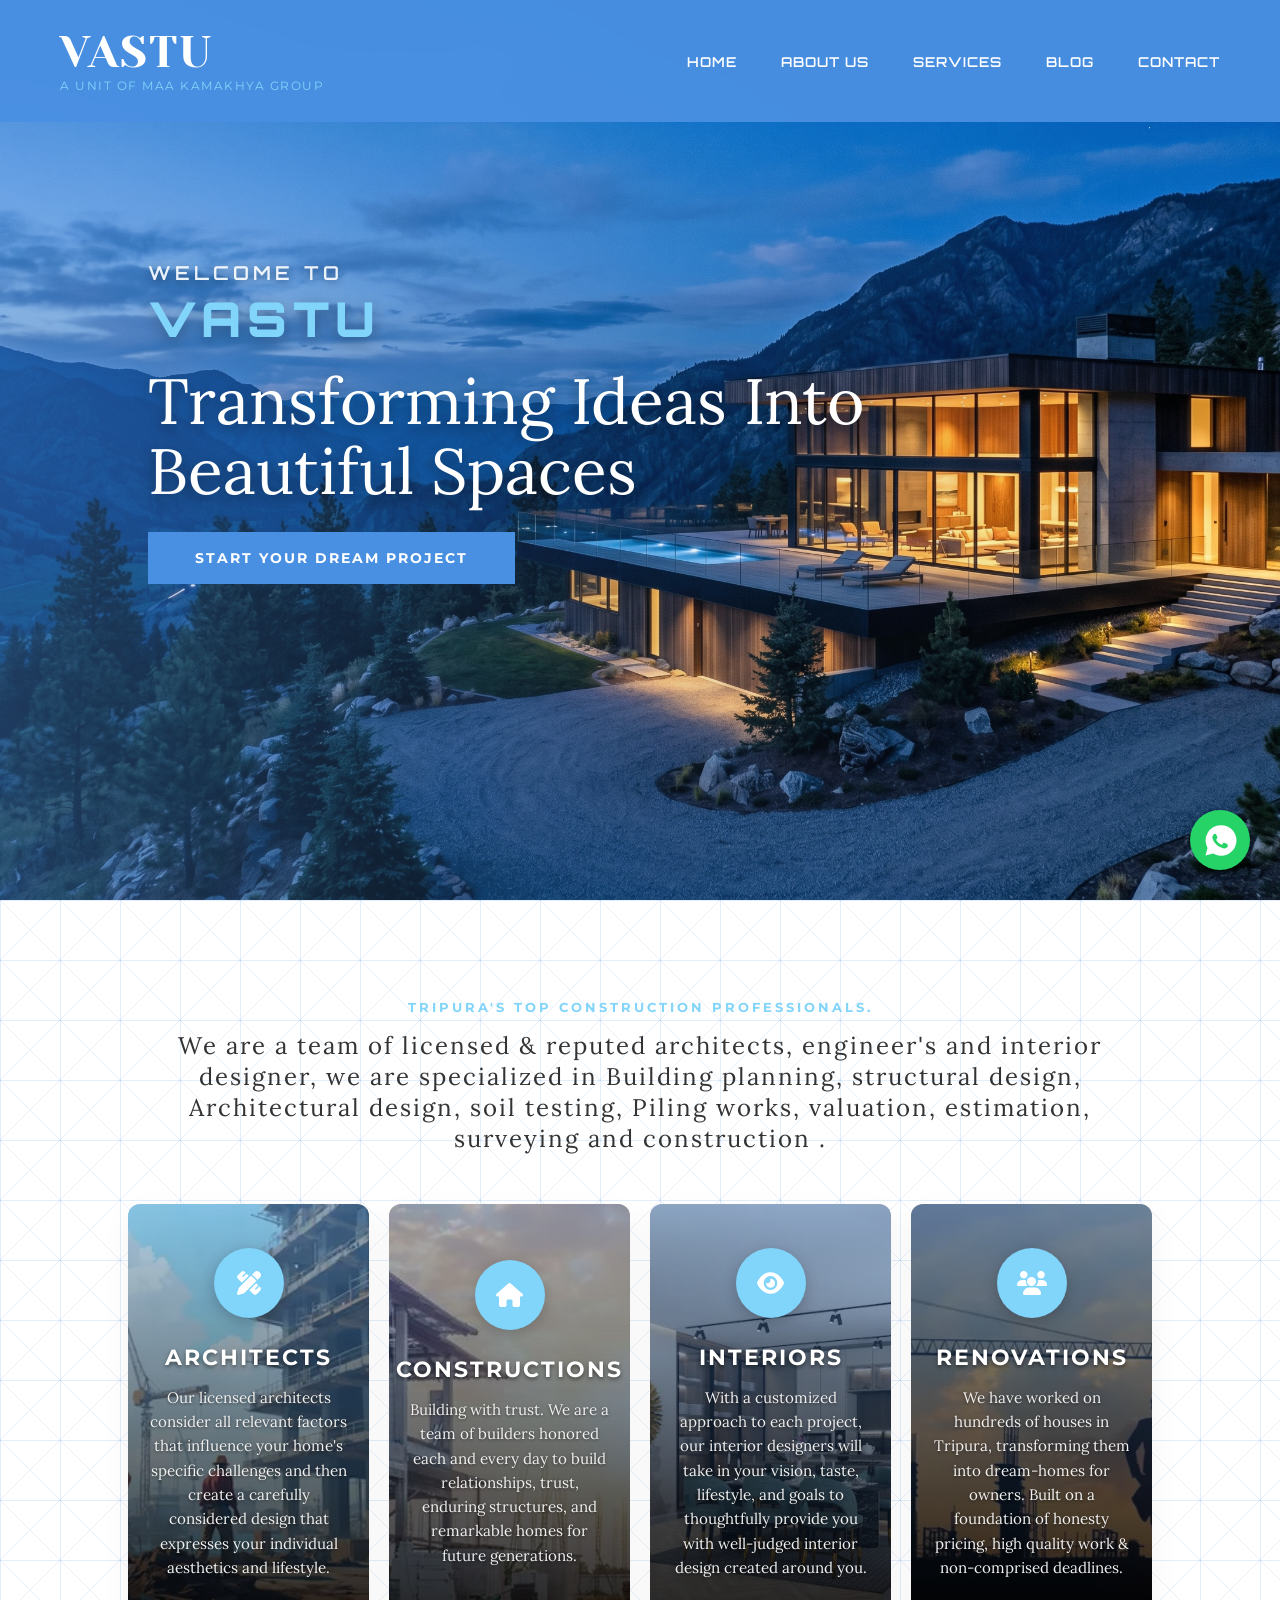
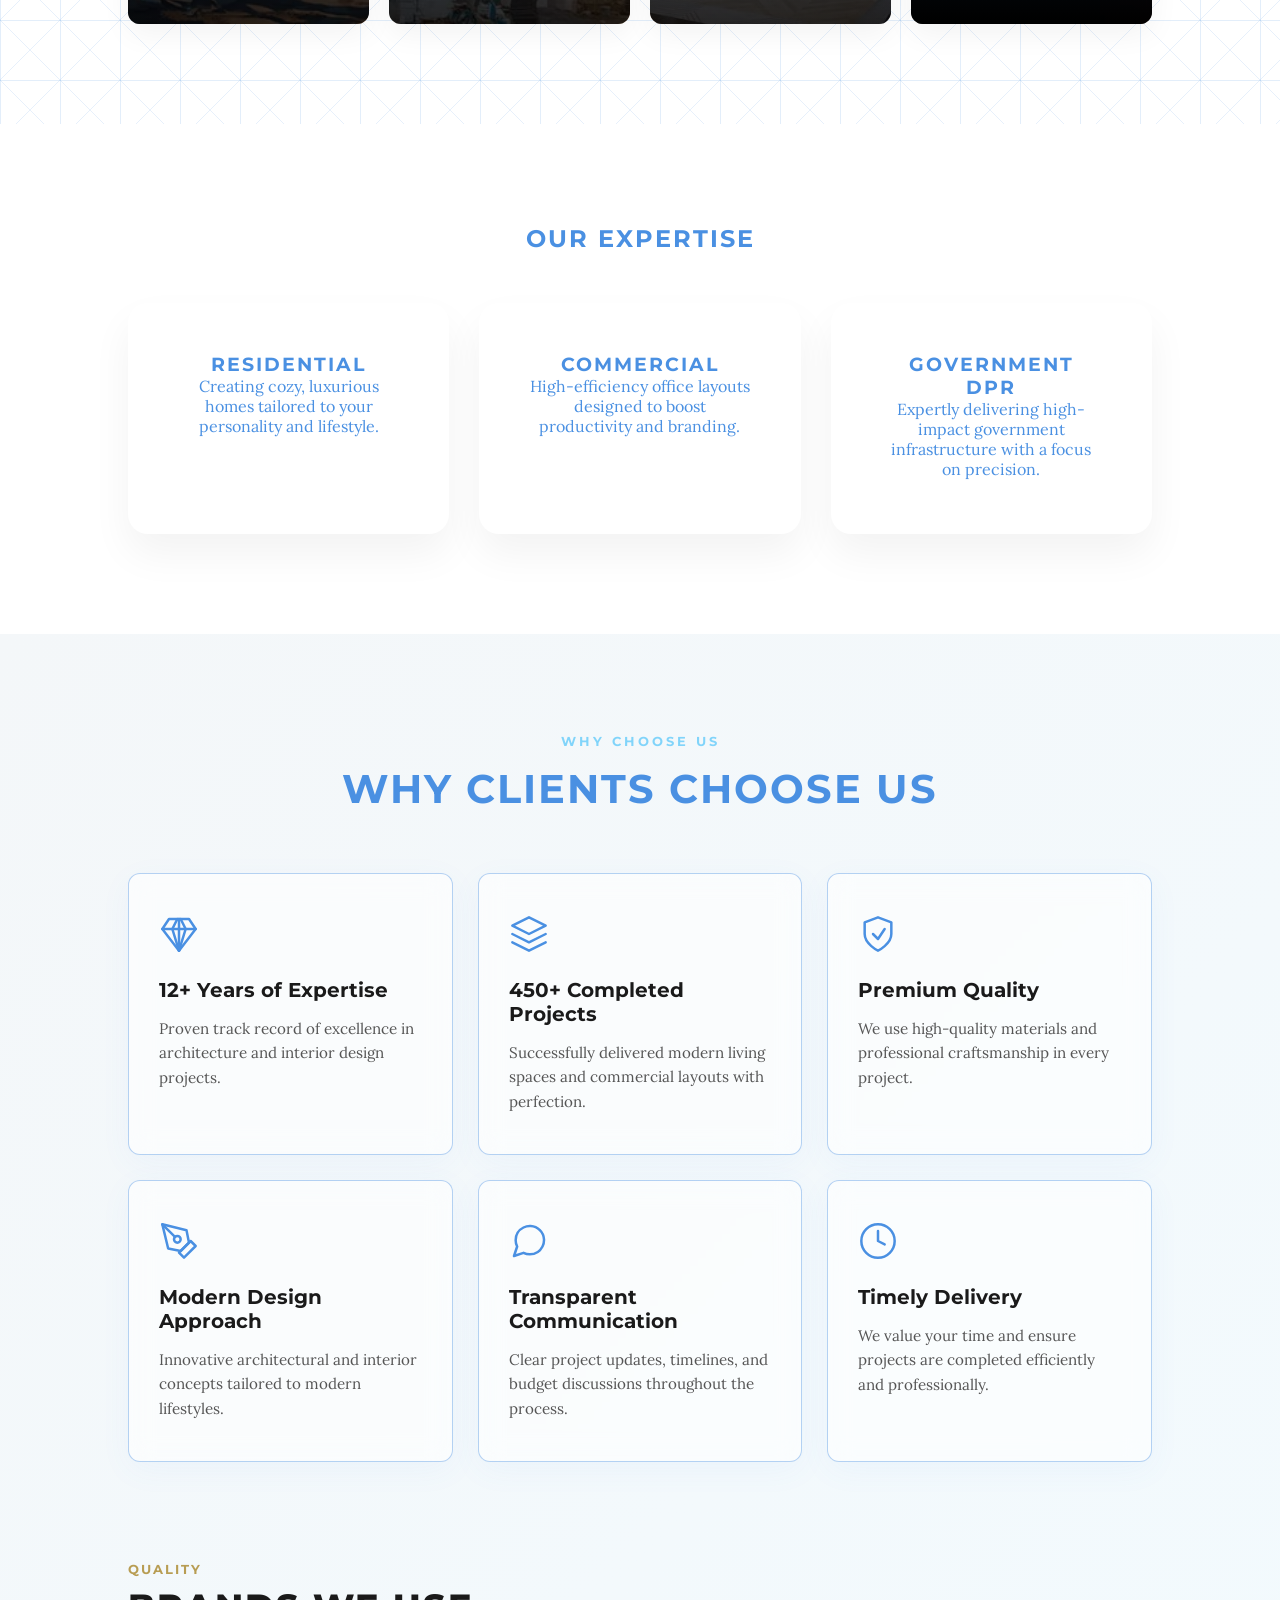
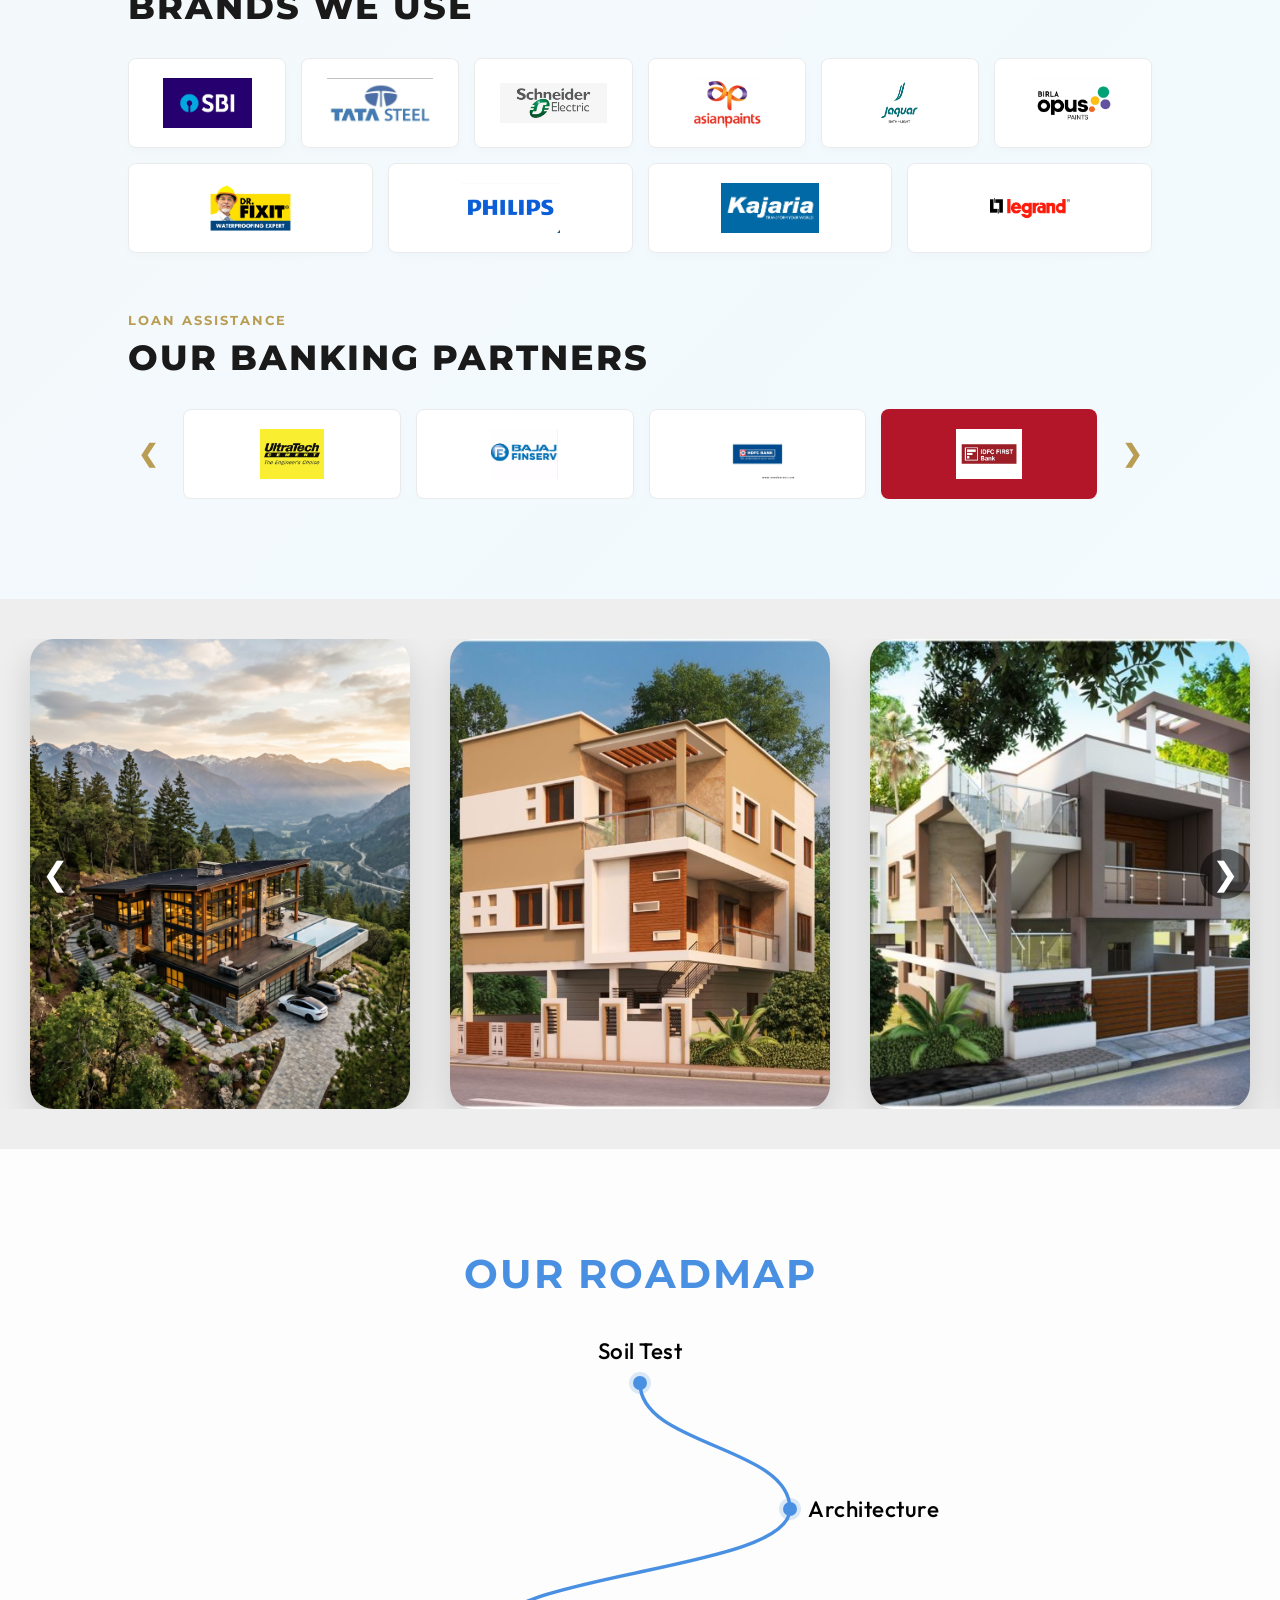
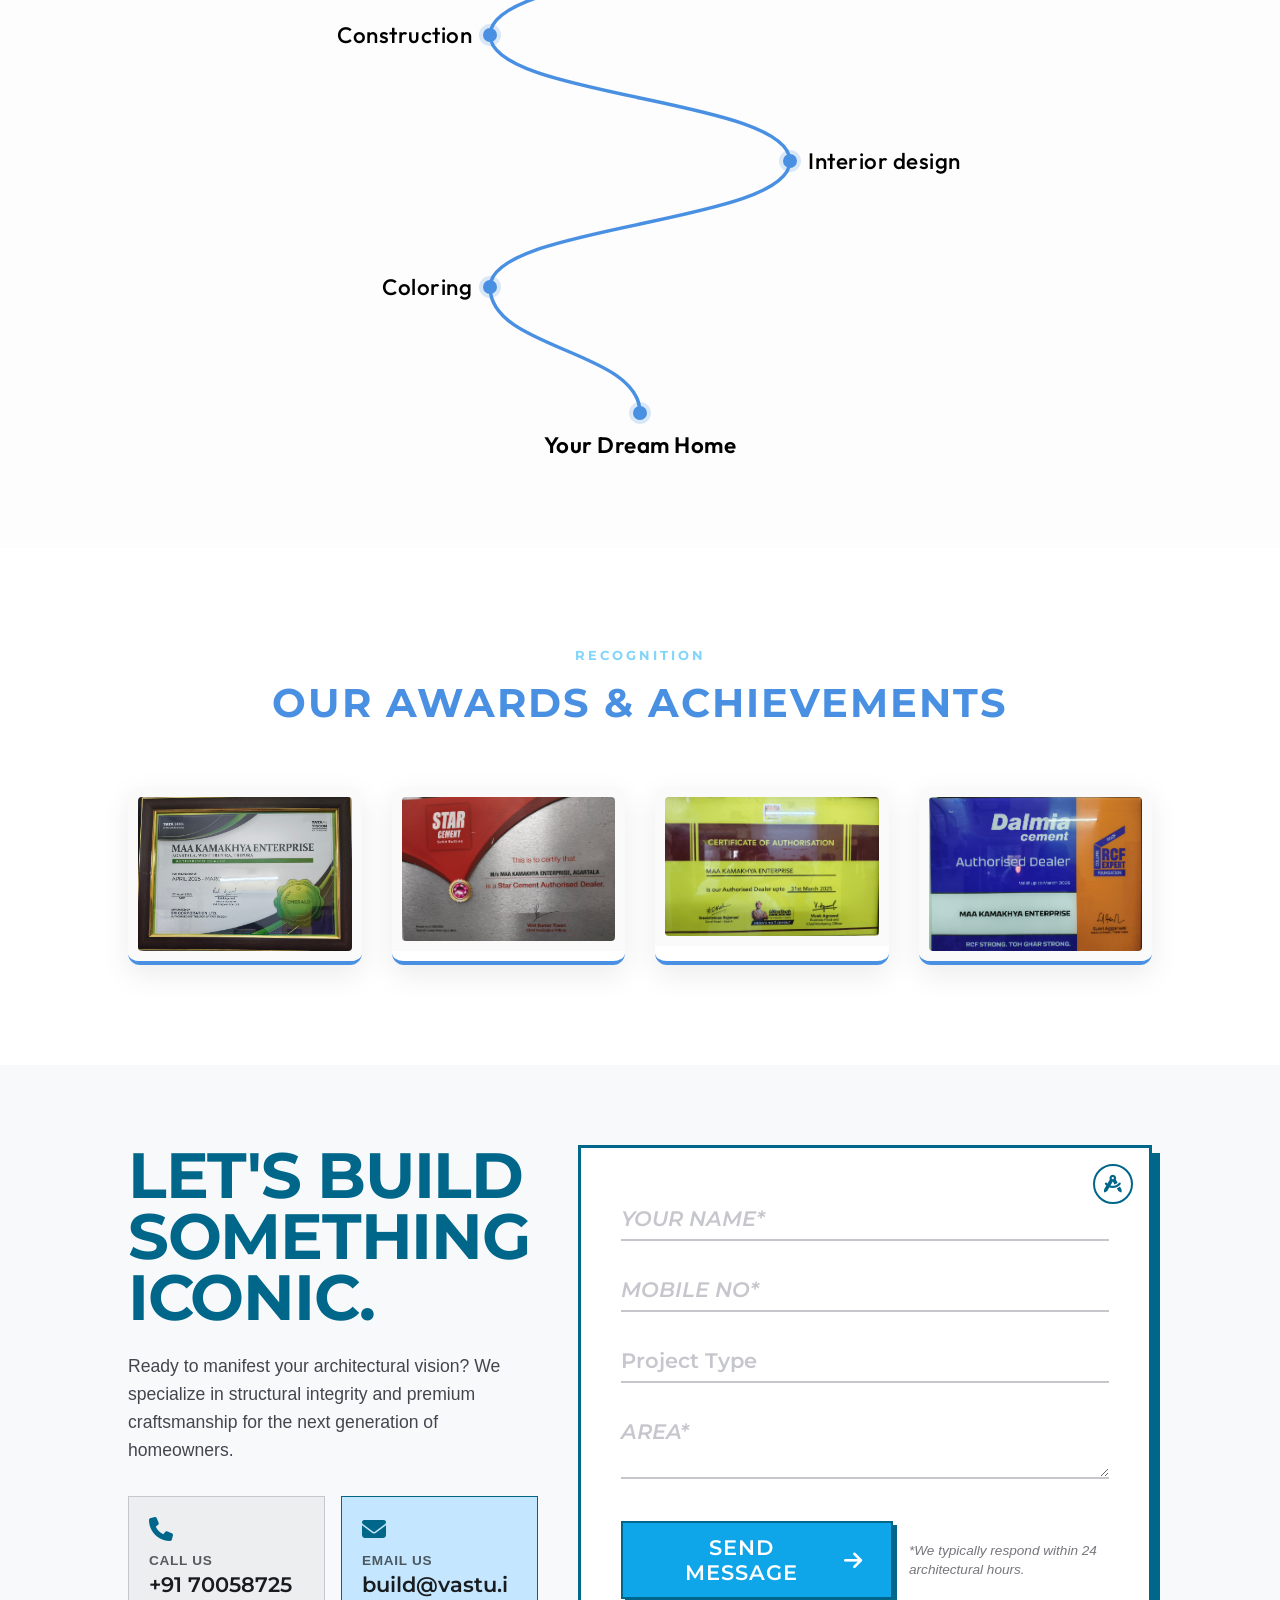
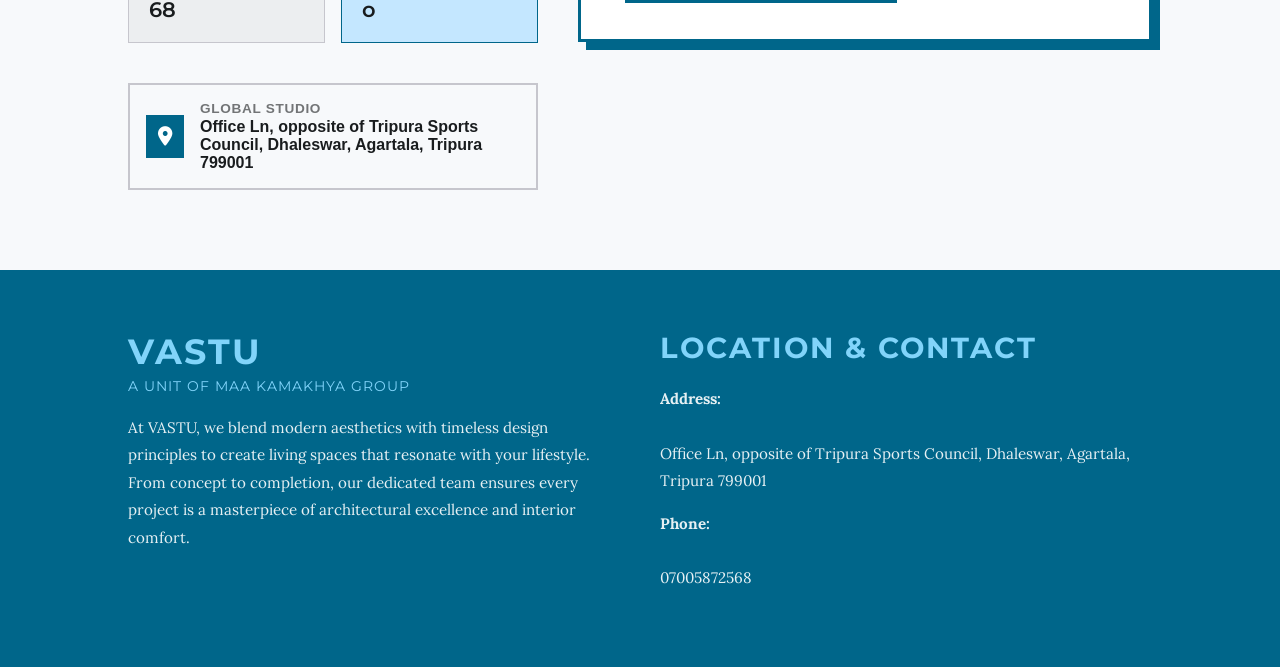
==== commit df67122d: "Change main tagline to 'Beautiful Spaces' and integrate mobile stylesheet across pages" ====
--- a/index.html
+++ b/index.html
@@ -514,6 +514,8 @@
             .contact { padding: 60px 5%; }
         }
     </style>
+    <!-- Mobile Design Stylesheet (Isolated) -->
+    <link rel="stylesheet" href="mobile.css">
 </head>
 <body>
 
@@ -550,8 +552,11 @@
     <section class="hero" id="home">
         <div class="hero-overlay"></div>
         <div class="hero-content">
-            <p class="hero-subtitle" data-aos="fade-up">WELCOME TO <span style="color: var(--sky-blue);">VASTU</span></p>
-            <h1 data-aos="fade-up" data-aos-delay="200">Transforming Ideas Into<br>Beautiful Structures</h1>
+            <p class="hero-subtitle" data-aos="fade-up" style="font-size: inherit; letter-spacing: inherit; font-weight: inherit;">
+                <span class="welcome-text" style="font-size: 1.2rem; letter-spacing: 4px; opacity: 0.9; font-weight: 600; display: block; margin-bottom: 8px;">WELCOME TO</span>
+                <span class="brand-text" style="font-size: 3rem; font-weight: 900; color: var(--sky-blue); letter-spacing: 6px; display: block; font-family: 'Orbitron', sans-serif; text-shadow: 0 4px 15px rgba(0, 0, 0, 0.3); line-height: 1.1; margin-bottom: 10px;">VASTU</span>
+            </p>
+            <h1 data-aos="fade-up" data-aos-delay="200">Transforming Ideas Into<br>Beautiful Spaces</h1>
             <a href="#portfolio" class="btn" data-aos="fade-up" data-aos-delay="600">START YOUR DREAM PROJECT</a>
         </div>
     </section>
--- a/mobile.css
+++ b/mobile.css
@@ -0,0 +1,258 @@
+/* ==========================================================================
+   VASTU - Isolated Mobile & Responsive Design Stylesheet
+   ==========================================================================
+   This file contains all the mobile-responsive overrides, layout adjustments,
+   and media queries for the VASTU website. 
+   
+   To prevent interaction with the desktop/original design of the website,
+   this stylesheet is linked in the HTML files and only executes inside 
+   the specified viewport widths (e.g. tablet and mobile screens).
+   ========================================================================== */
+
+/* --------------------------------------------------------------------------
+   1. TABLET / LAPTOP LAYOUTS (max-width: 1024px)
+   -------------------------------------------------------------------------- */
+@media (max-width: 1024px) {
+    /* Awards & Achievements section */
+    .awards-grid {
+        grid-template-columns: repeat(2, 1fr) !important;
+        gap: 20px !important;
+    }
+}
+
+/* --------------------------------------------------------------------------
+   2. LANDSCAPE MOBILE / MEDIUM TABLETS (max-width: 900px)
+   -------------------------------------------------------------------------- */
+@media (max-width: 900px) {
+    /* Why Choose Us Grid */
+    .wcu-grid {
+        grid-template-columns: repeat(2, 1fr) !important;
+    }
+}
+
+/* --------------------------------------------------------------------------
+   3. MOBILE DEVICES & PORTRAIT TABLETS (max-width: 768px)
+   -------------------------------------------------------------------------- */
+@media (max-width: 768px) {
+    /* Global Navigation Menu */
+    .menu-toggle {
+        display: flex !important;
+    }
+    
+    nav {
+        padding: 20px !important;
+    }
+    
+    .nav-links {
+        position: fixed !important;
+        top: 0 !important;
+        right: -100% !important;
+        width: 100% !important;
+        height: 100vh !important;
+        background: var(--deep-blue) !important;
+        display: flex !important;
+        flex-direction: column !important;
+        justify-content: center !important;
+        align-items: center !important;
+        transition: 0.5s ease-in-out !important;
+    }
+    
+    .nav-links.active {
+        right: 0 !important;
+    }
+    
+    .nav-links a {
+        margin: 20px 0 !important;
+        font-size: 1.5rem !important;
+        color: var(--white) !important;
+    }
+    
+    .dropdown {
+        display: flex !important;
+        flex-direction: column !important;
+        align-items: center !important;
+    }
+    
+    .dropdown-menu {
+        position: static !important;
+        transform: none !important;
+        box-shadow: none !important;
+        background: transparent !important;
+        display: none !important;
+        padding: 0 !important;
+        opacity: 1 !important;
+        visibility: visible !important;
+    }
+    
+    .dropdown:hover .dropdown-menu {
+        display: flex !important;
+        flex-direction: column !important;
+        align-items: center !important;
+    }
+    
+    .dropdown-menu a {
+        font-size: 1.1rem !important;
+        color: var(--sky-blue) !important;
+        padding: 10px !important;
+        margin: 10px 0 !important;
+    }
+
+    /* Page Content Padding Spacing */
+    main {
+        padding-top: 100px !important;
+    }
+
+    /* Homepage Hero Section */
+    .hero {
+        padding-top: 100px !important;
+        justify-content: center !important;
+        text-align: center !important;
+        padding-left: 0 !important;
+    }
+    
+    .hero-overlay {
+        background: linear-gradient(to bottom, rgba(74, 144, 226, 0.5) 0%, rgba(74, 144, 226, 0.1) 100%) !important;
+    }
+    
+    .hero-content {
+        width: 100% !important;
+        padding: 0 20px !important;
+        margin-top: -10vh !important;
+    }
+    
+    .hero h1 {
+        font-size: 3rem !important;
+    }
+    .welcome-text {
+        font-size: 0.95rem !important;
+        letter-spacing: 3px !important;
+    }
+    .brand-text {
+        font-size: 2.2rem !important;
+        letter-spacing: 4px !important;
+        margin-bottom: 5px !important;
+    }
+
+    /* Home Page: Flip Cards Grid */
+    .cards-grid {
+        grid-template-columns: 1fr !important;
+    }
+
+    /* Home Page: Brands Section */
+    .brand-logo-card {
+        min-width: 110px !important;
+        padding: 10px !important;
+        height: 75px !important;
+    }
+
+    /* Alternating Content Rows */
+    .alt-row, .alt-row.reverse {
+        flex-direction: column !important;
+        text-align: center !important;
+        gap: 20px !important;
+        margin-bottom: 50px !important;
+    }
+    
+    .alt-row img, .alt-row .alt-text {
+        width: 100% !important;
+    }
+    
+    .alt-row img {
+        height: 250px !important;
+    }
+
+    /* Tab Buttons Layout */
+    .service-tabs {
+        flex-direction: column !important;
+        align-items: center !important;
+    }
+
+    /* Portfolio Carousel */
+    .gallery-wrapper {
+        height: 450px !important;
+        padding: 30px 0 !important;
+    }
+    
+    .gallery-item {
+        flex: 0 0 calc(100% - 40px) !important;
+        min-width: calc(100% - 40px) !important;
+        margin: 0 20px !important;
+        height: 100% !important;
+    }
+    
+    .gallery-arrow {
+        width: 40px !important;
+        height: 40px !important;
+        font-size: 1.5rem !important;
+    }
+
+    /* Contact Form & Sections */
+    .contact {
+        padding: 60px 5% !important;
+    }
+
+    /* About Us Specific Sections */
+    .team-section, .process-section {
+        flex-direction: column !important;
+    }
+    
+    .team-section img, .team-content, .process-section img {
+        width: 100% !important;
+    }
+
+    /* Roadmap Section Layout */
+    .aesthetic-roadmap {
+        height: 500px !important;
+    }
+    
+    .point-text {
+        font-size: 1.1rem !important;
+    }
+    
+    .text-left {
+        right: 20px !important;
+    }
+    
+    .text-right {
+        left: 20px !important;
+    }
+    
+    .hover-image {
+        display: none !important; /* Hide preview images on small screens */
+    }
+
+    /* Floating WhatsApp Button */
+    .whatsapp-float {
+        width: 50px !important;
+        height: 50px !important;
+        bottom: 20px !important;
+        right: 20px !important;
+    }
+    
+    .whatsapp-float svg {
+        width: 28px !important;
+        height: 28px !important;
+    }
+}
+
+/* --------------------------------------------------------------------------
+   4. SMALL MOBILE / SMARTPHONES (max-width: 600px)
+   -------------------------------------------------------------------------- */
+@media (max-width: 600px) {
+    /* Why Choose Us Grid */
+    .wcu-grid {
+        grid-template-columns: 1fr !important;
+    }
+
+    /* Awards Grid */
+    .awards-grid {
+        grid-template-columns: 1fr !important;
+    }
+}
+
+/* --------------------------------------------------------------------------
+   5. CUSTOM ADDITIONS & SANDBOX AREA
+   --------------------------------------------------------------------------
+   Write your new mobile-specific design/styling rules here.
+   These styles are completely isolated and won't affect the desktop website layout.
+   -------------------------------------------------------------------------- */
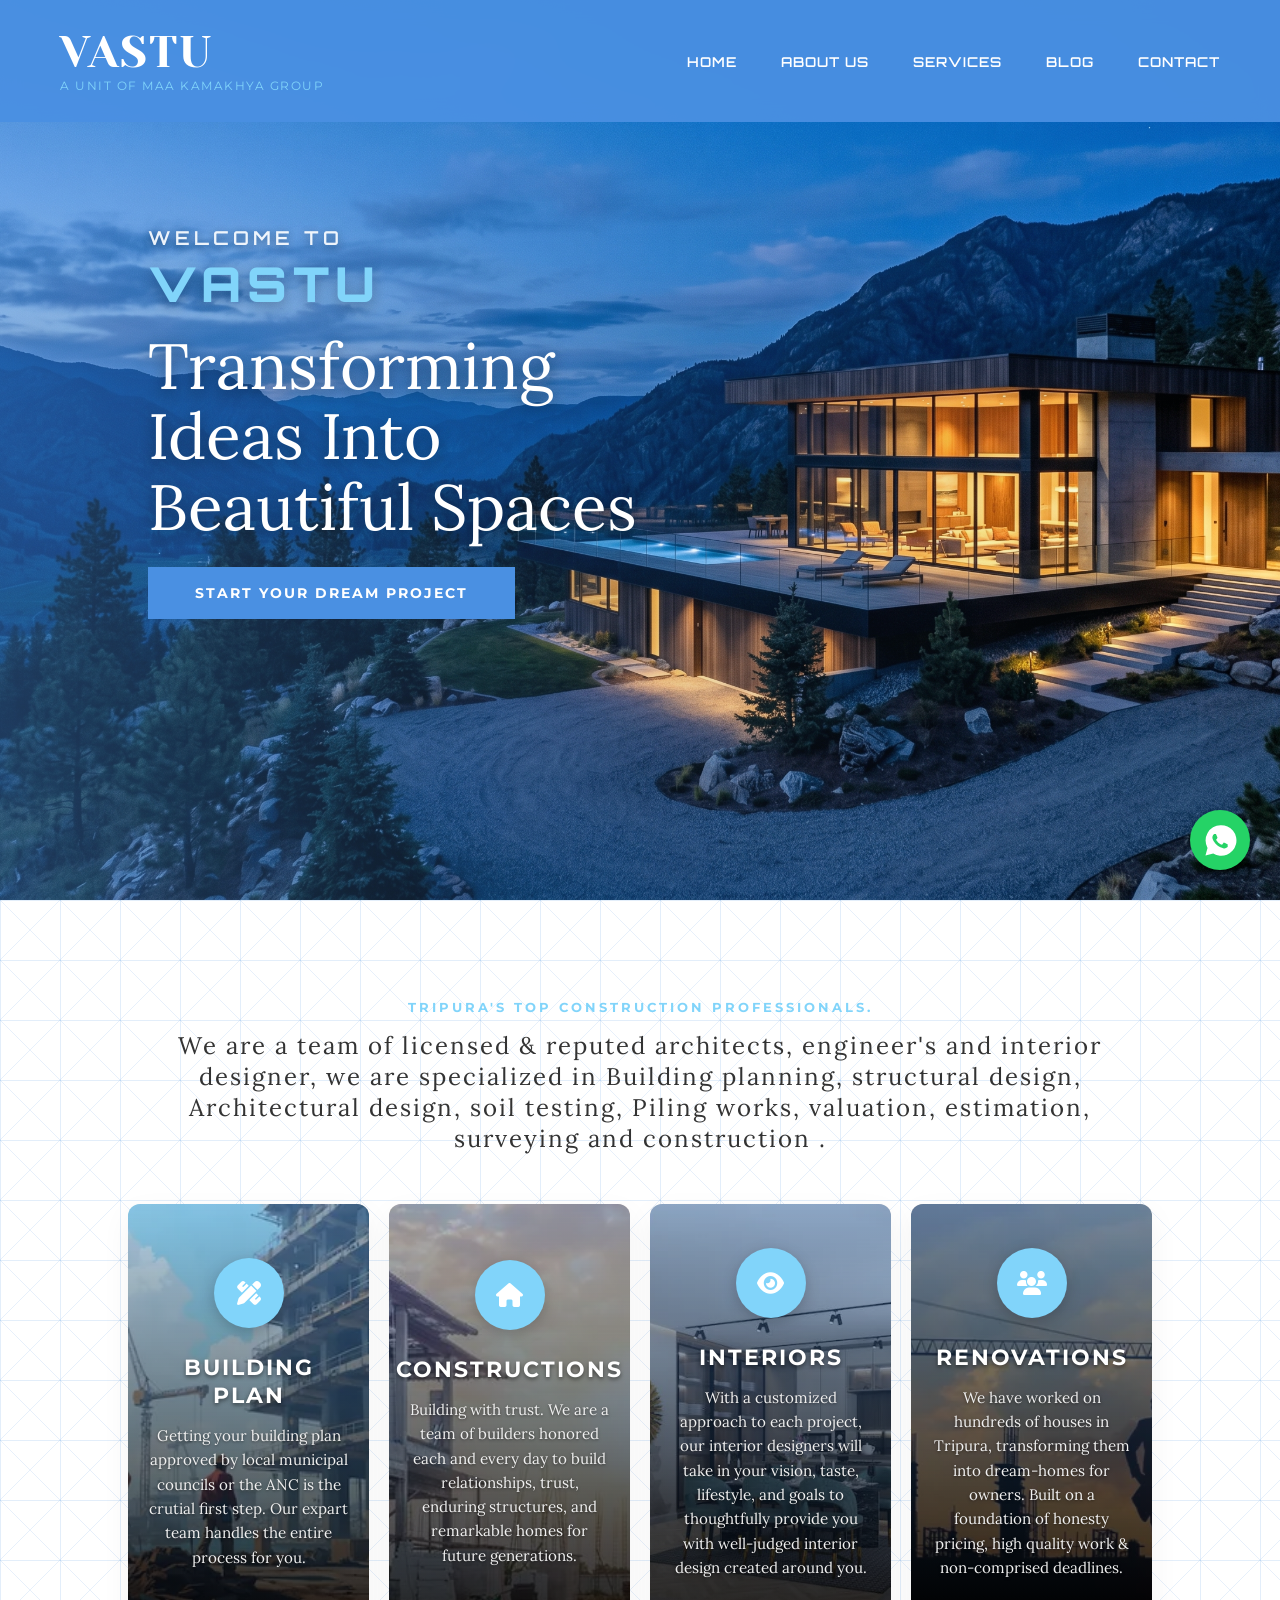
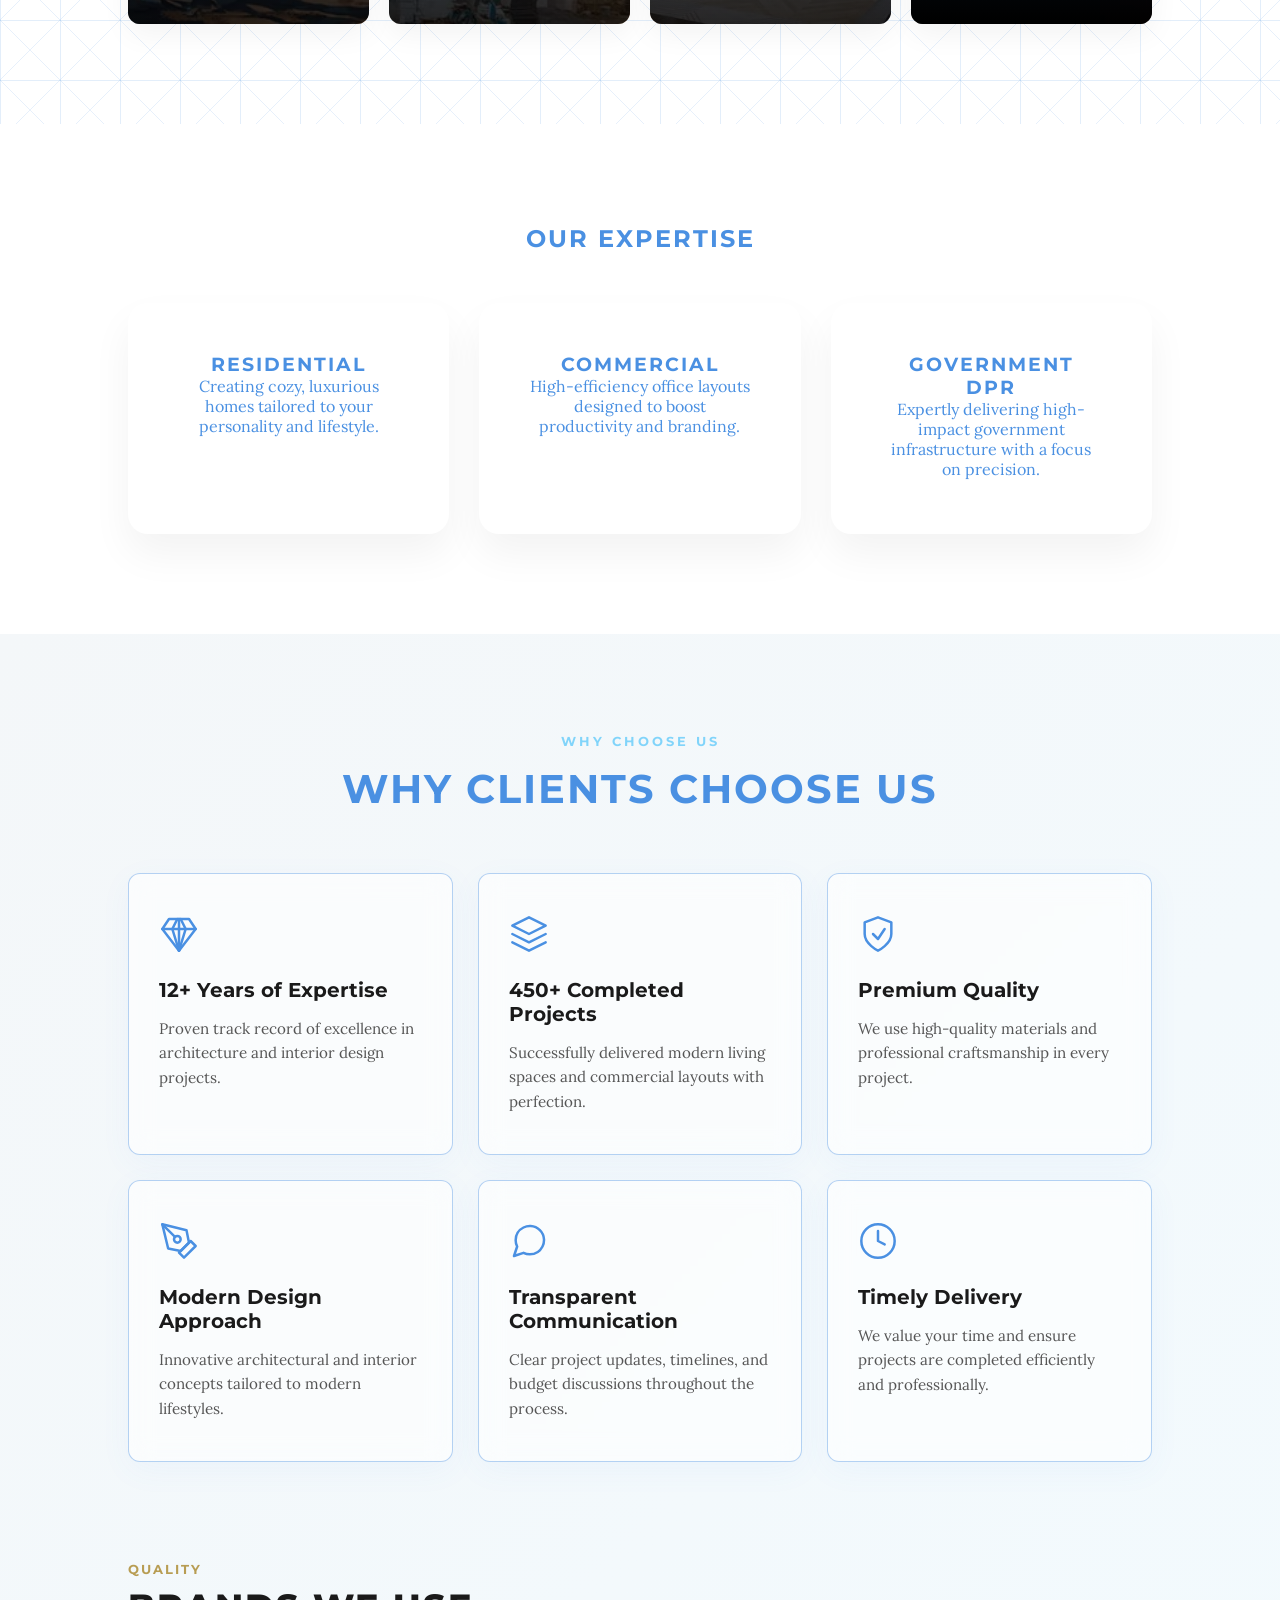
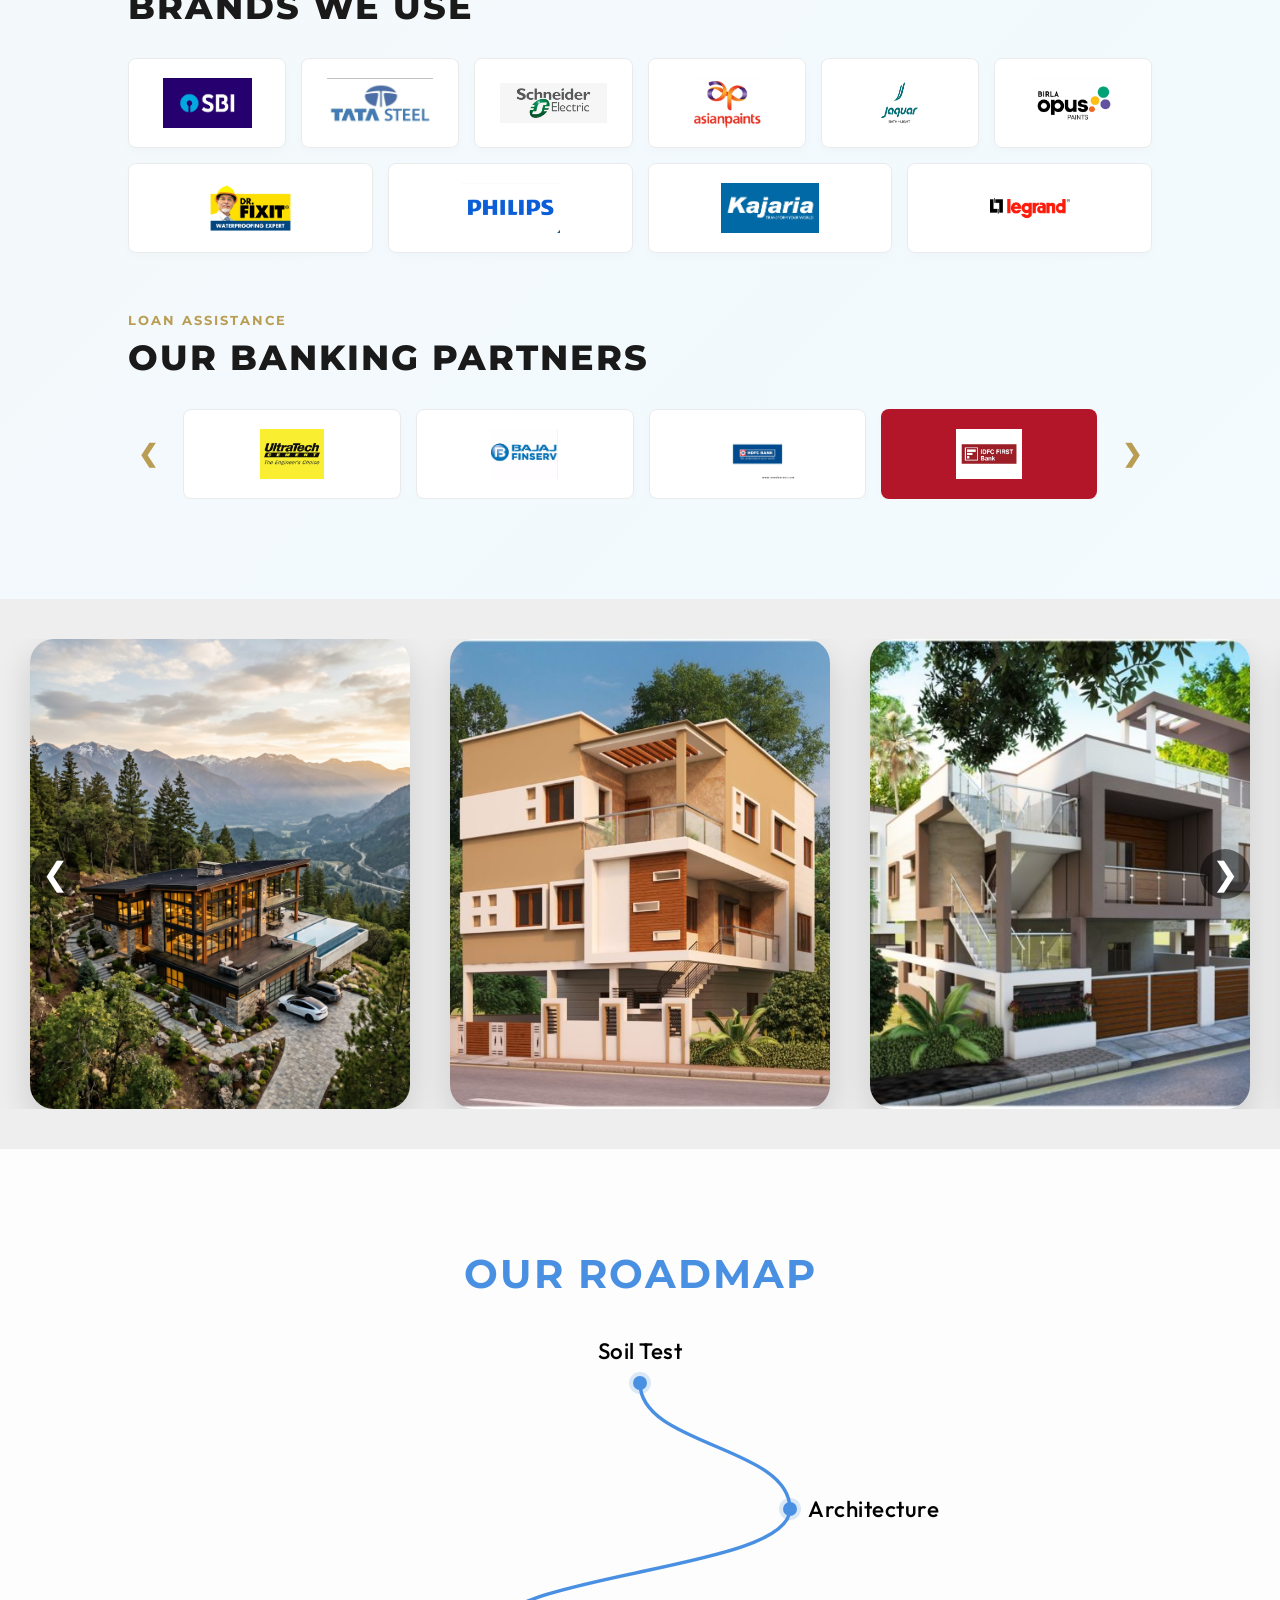
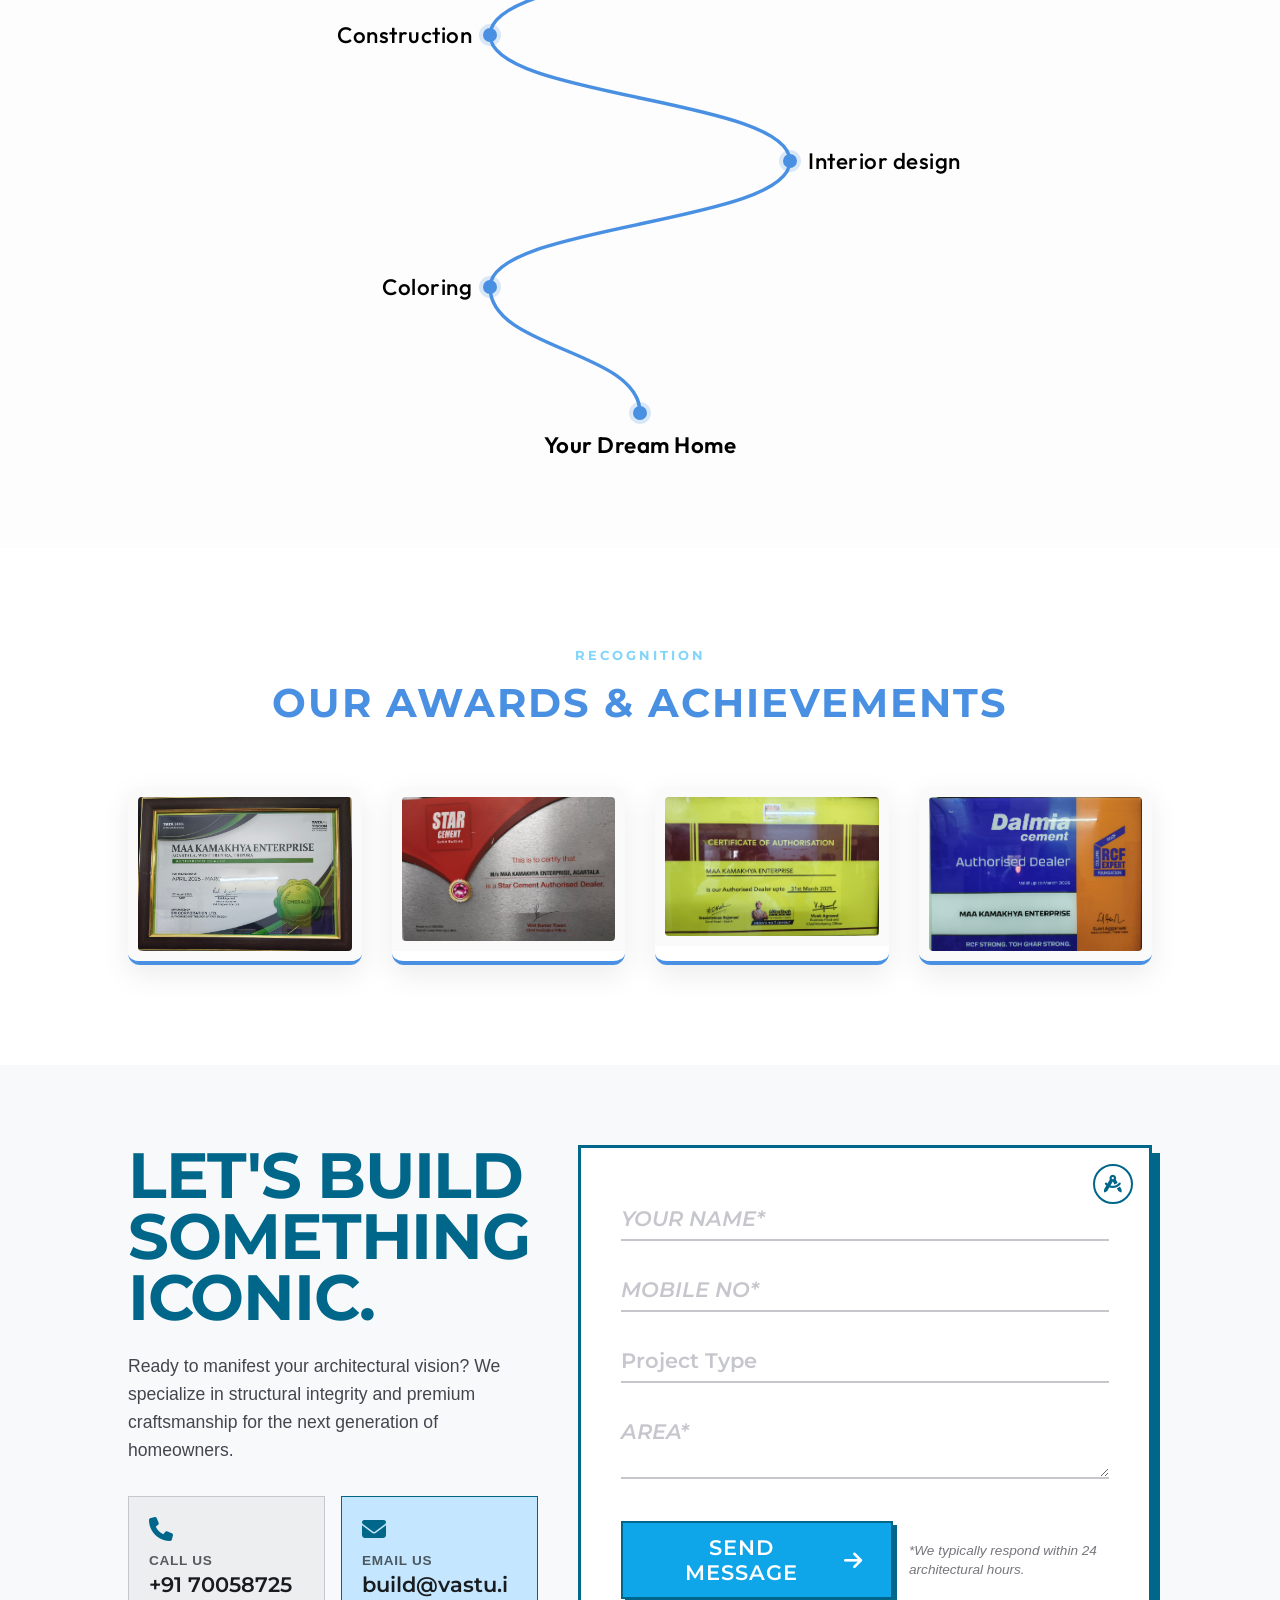
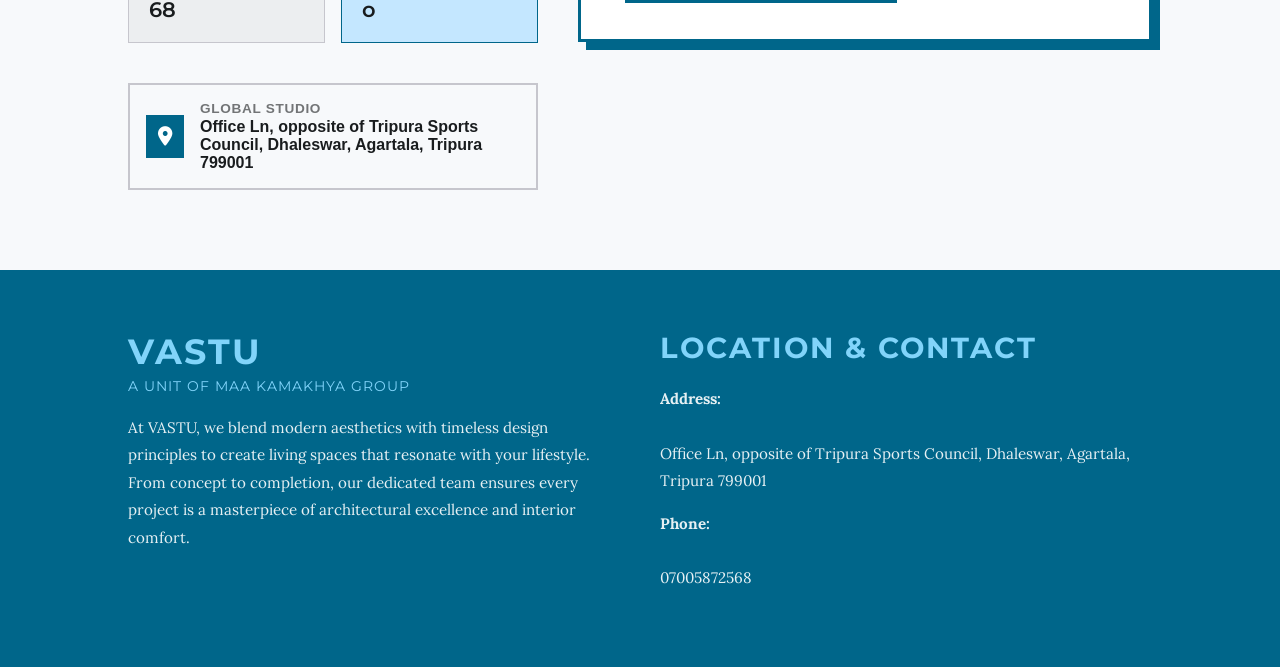
==== commit 91262203: "Update first homepage card to 'Building Plan' and adjust mobile hero font size" ====
--- a/index.html
+++ b/index.html
@@ -556,7 +556,7 @@
                 <span class="welcome-text" style="font-size: 1.2rem; letter-spacing: 4px; opacity: 0.9; font-weight: 600; display: block; margin-bottom: 8px;">WELCOME TO</span>
                 <span class="brand-text" style="font-size: 3rem; font-weight: 900; color: var(--sky-blue); letter-spacing: 6px; display: block; font-family: 'Orbitron', sans-serif; text-shadow: 0 4px 15px rgba(0, 0, 0, 0.3); line-height: 1.1; margin-bottom: 10px;">VASTU</span>
             </p>
-            <h1 data-aos="fade-up" data-aos-delay="200">Transforming Ideas Into<br>Beautiful Spaces</h1>
+            <h1 data-aos="fade-up" data-aos-delay="200">Transforming<br>Ideas Into<br>Beautiful Spaces</h1>
             <a href="#portfolio" class="btn" data-aos="fade-up" data-aos-delay="600">START YOUR DREAM PROJECT</a>
         </div>
     </section>
@@ -586,11 +586,11 @@
                 <div class="flip-card-inner">
                     <div class="flip-card-front" style="background-image: url('build images/illustration-construction-site_23-2151850246.webp');">
                         <div class="icon-circle"><i class="fas fa-pencil-ruler"></i></div>
-                        <h3>Architects</h3>
-                        <p>Our licensed architects consider all relevant factors that influence your home's specific challenges and then create a carefully considered design that expresses your individual aesthetics and lifestyle.</p>
+                        <h3>Building Plan</h3>
+                        <p>Getting your building plan approved by local municipal councils or the ANC is the crutial first step. Our expart team handles the entire process for you.</p>
                     </div>
                     <div class="flip-card-back">
-                        <h3>ARCHITECTS</h3>
+                        <h3>BUILDING PLAN</h3>
                         <p>Your home is your biggest asset, that is why at VASTU are here to make your home fit your lifestyle, taste and future. We keep an eye on detail through the building process.</p>
                         <a href="contact.html" class="btn-quote">GET A QUOTE</a>
                     </div>
--- a/mobile.css
+++ b/mobile.css
@@ -121,7 +121,7 @@
     }
     
     .hero h1 {
-        font-size: 3rem !important;
+        font-size: 2.0rem !important;
     }
     .welcome-text {
         font-size: 0.95rem !important;
